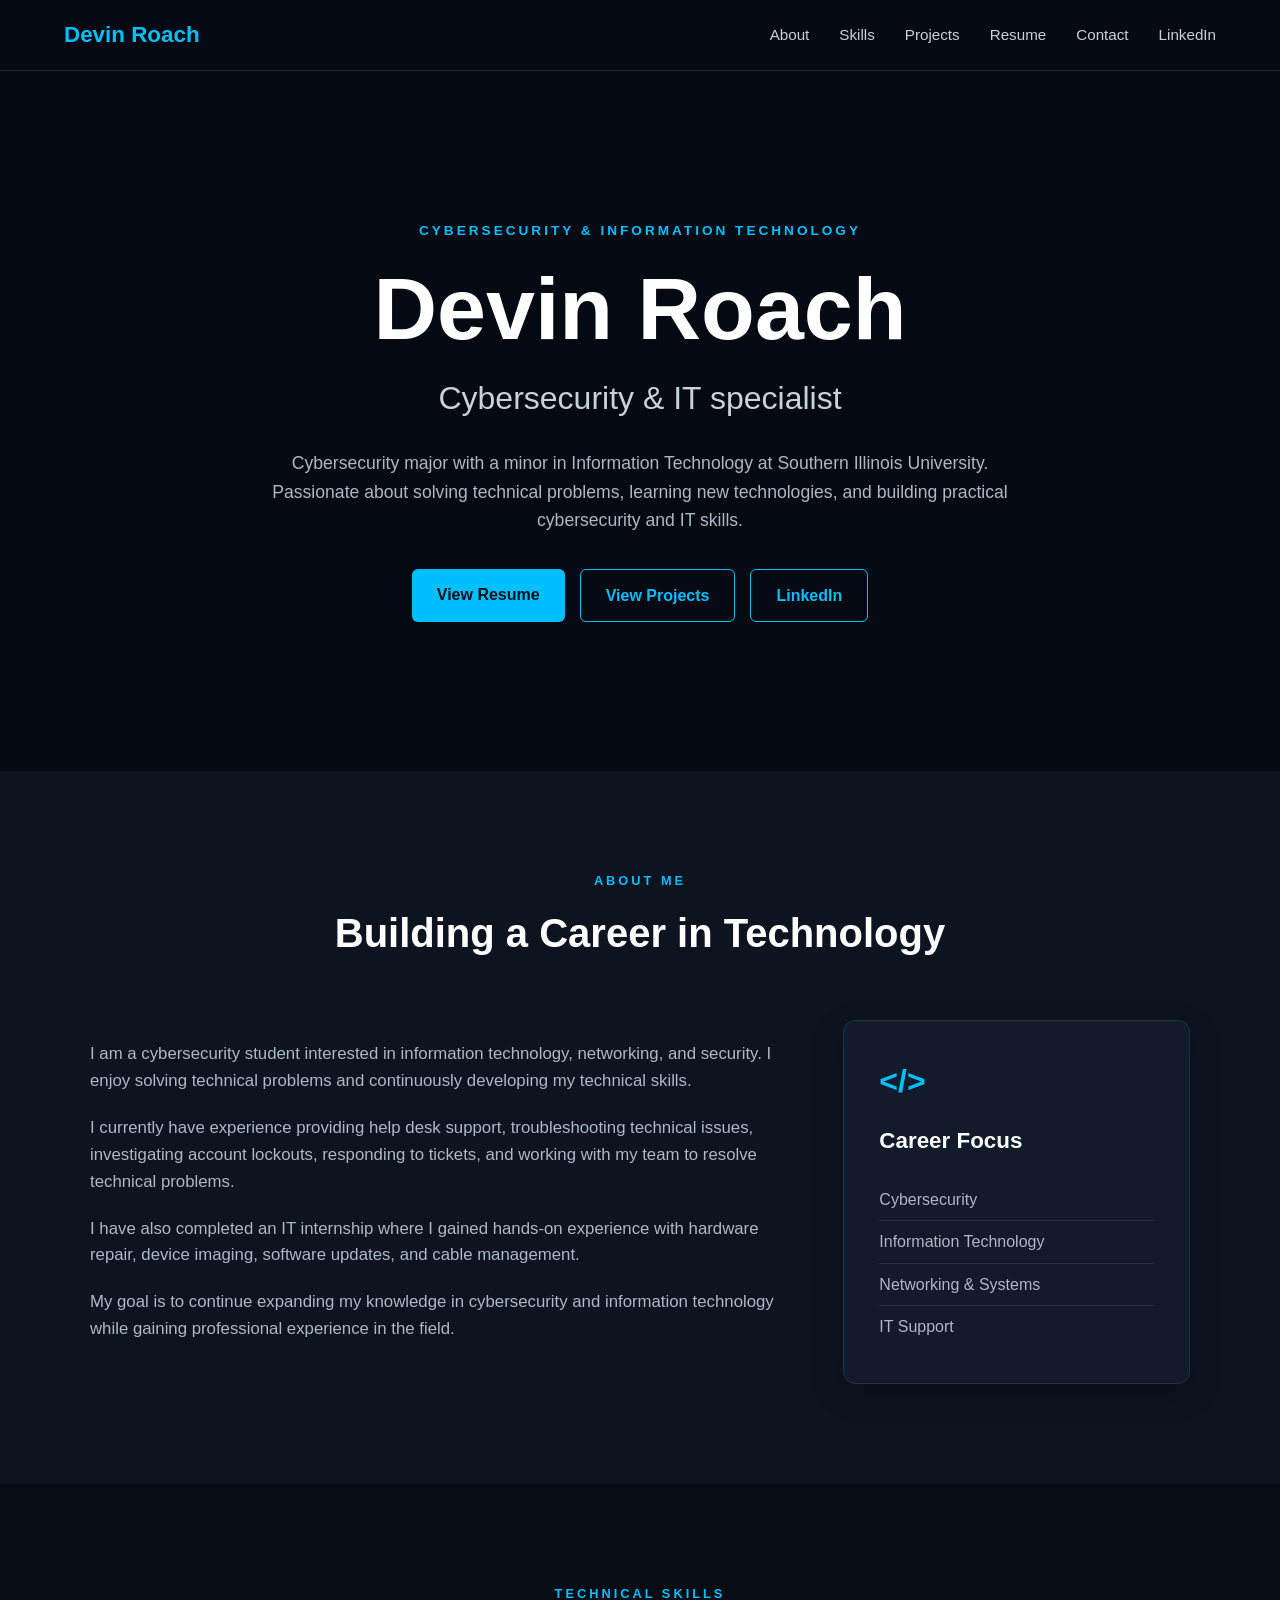
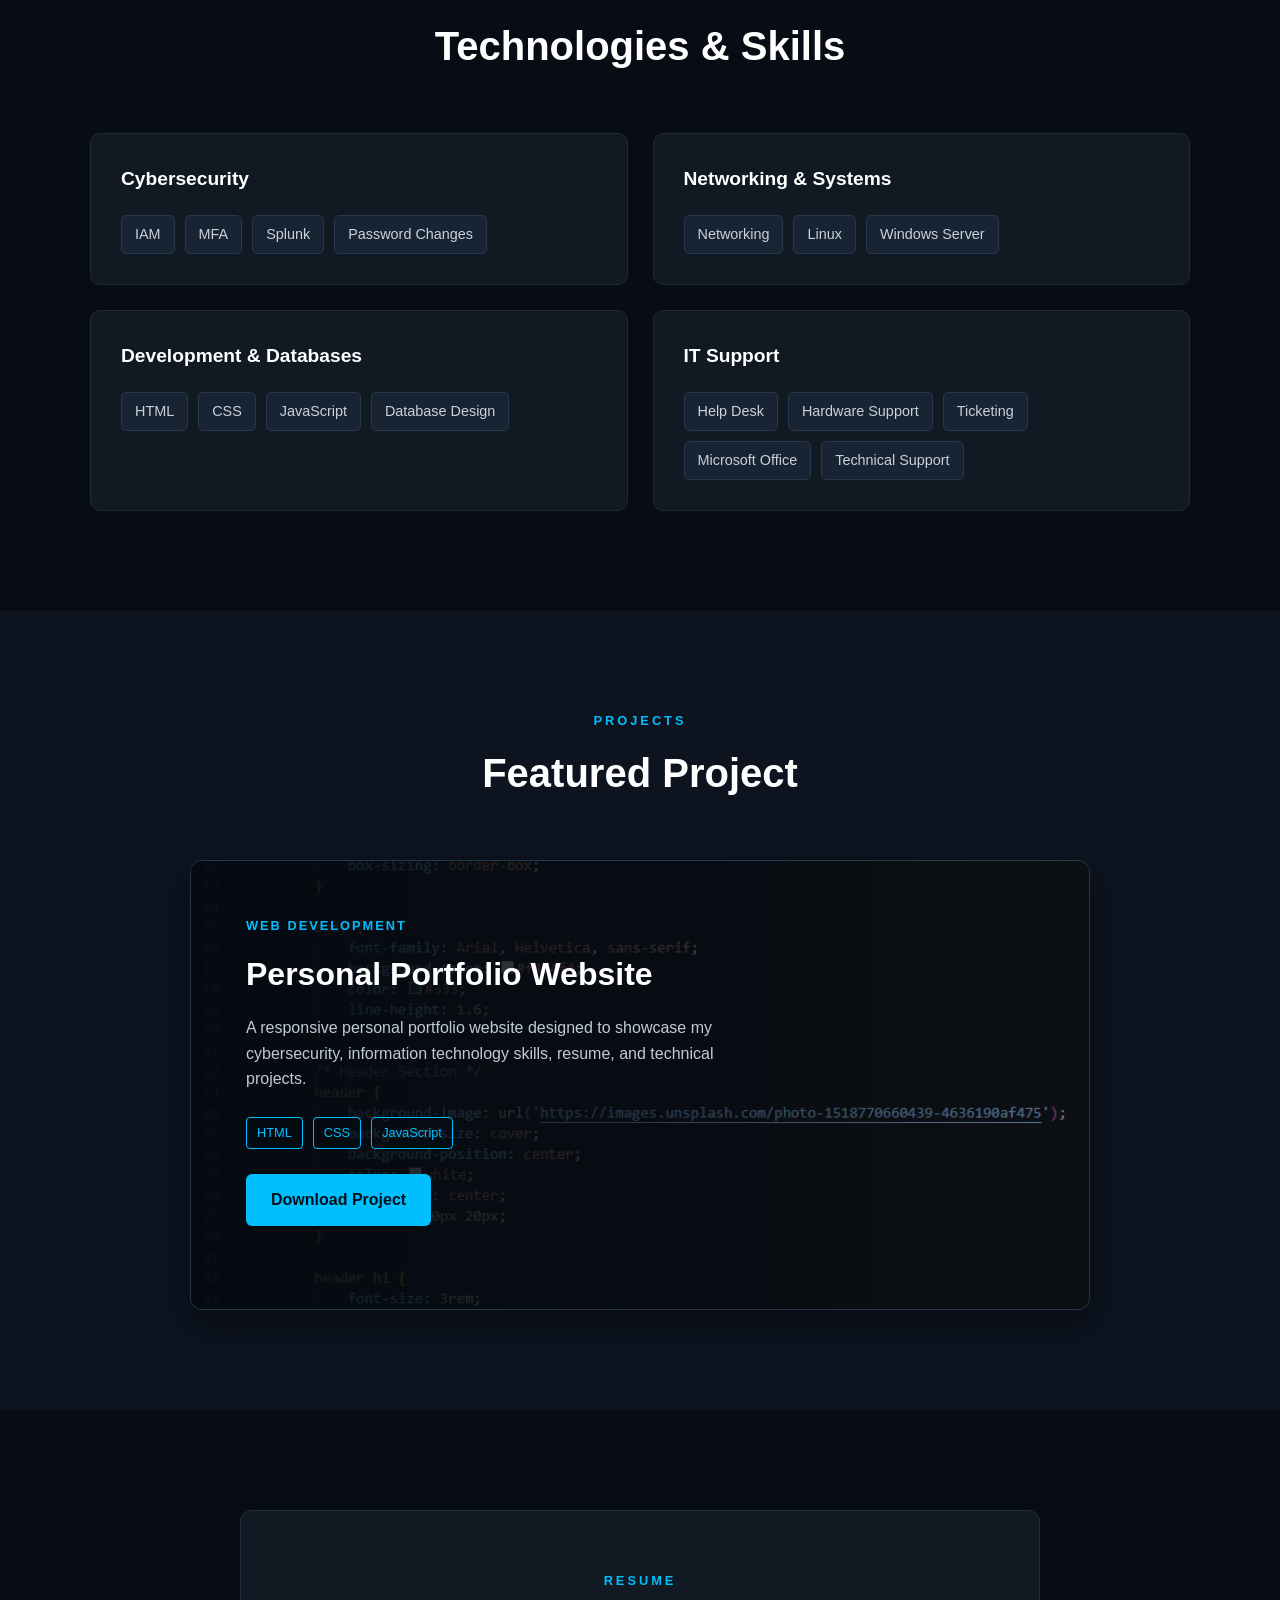
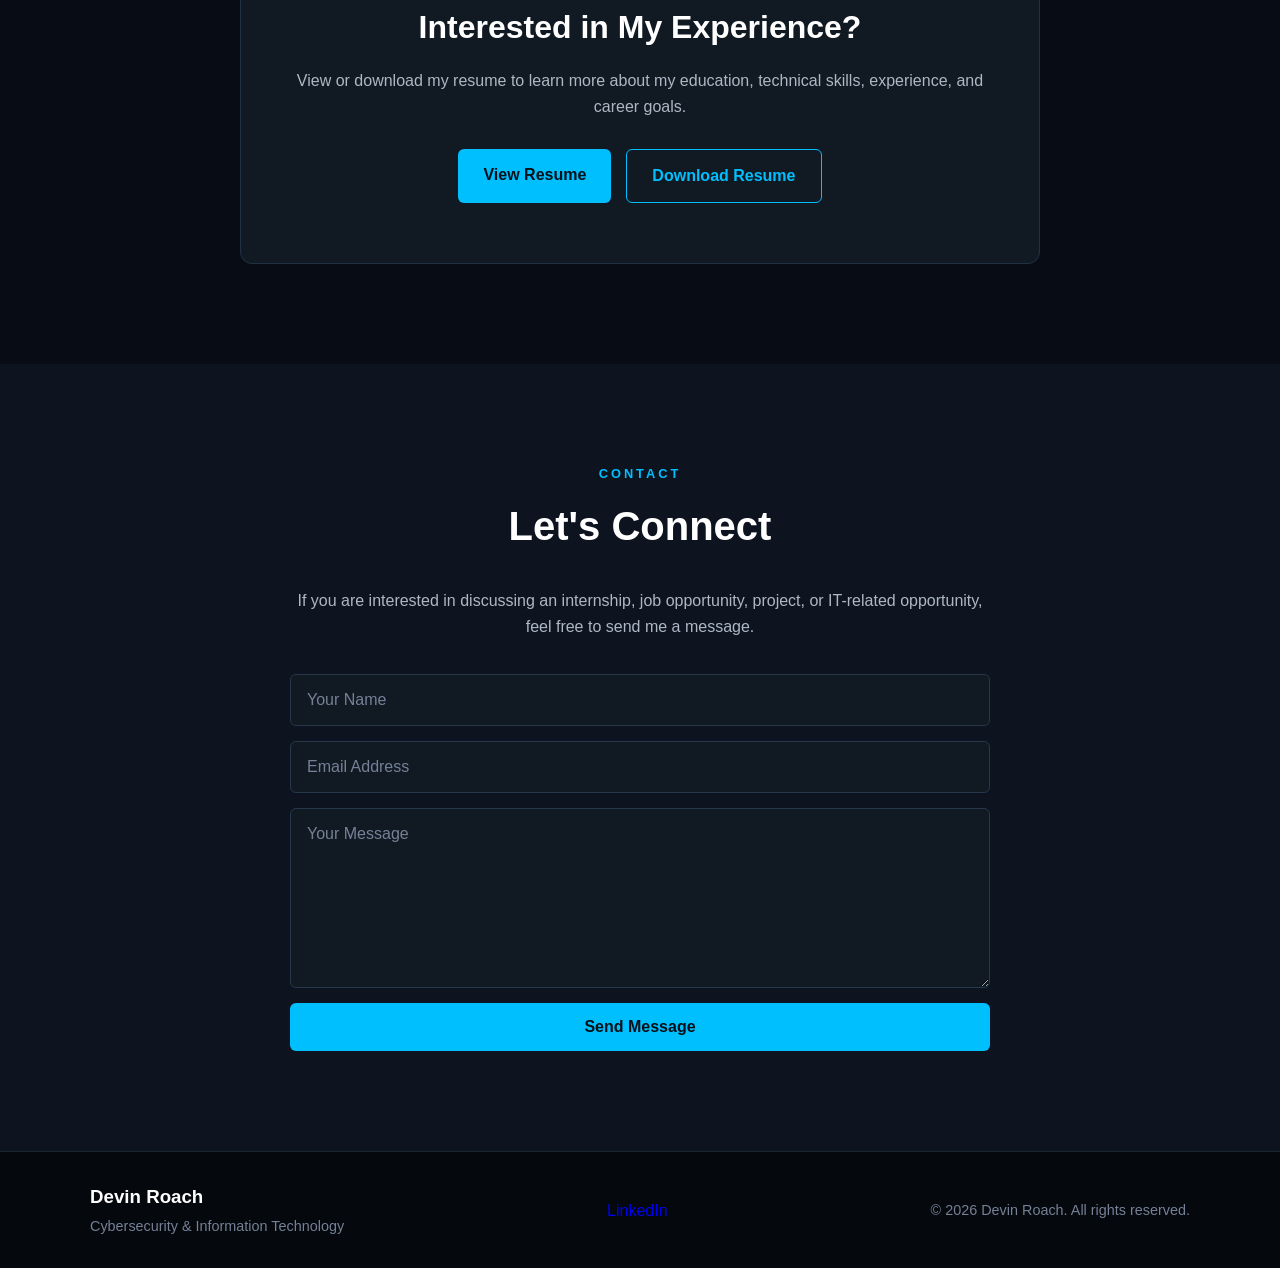
==== index.html @ 9d5b9da7 "Add files via upload" ====
<!DOCTYPE html>
<html lang="en">

<head>
    <meta charset="UTF-8">
    <meta name="viewport" content="width=device-width, initial-scale=1.0">

    <title>Devin Roach | Cybersecurity & IT Portfolio</title>

    <meta
        name="description"
        content="Devin Roach's cybersecurity and information technology portfolio."
    >

    <link rel="stylesheet" href="style.css">

    <script>
        function displayYear() {
            document.getElementById("year").textContent =
                new Date().getFullYear();
        }
    </script>
</head>

<body onload="displayYear()">

    <!-- =========================
         NAVIGATION
    ========================== -->

    <nav class="navbar">

        <div class="nav-container">

            <a href="#home" class="logo">
                Devin Roach
            </a>

            <div class="nav-links">

                <a href="#about">About</a>

                <a href="#skills-section">Skills</a>

                <a href="#project-section">Projects</a>

                <a href="#resume">Resume</a>

                <a href="#contact">Contact</a>

                <a
                    href="https://www.linkedin.com/in/devin-roach-7a7ba5419/"
                    target="_blank"
                    rel="noopener noreferrer">
                    LinkedIn
                </a>

            </div>

        </div>

    </nav>


    <!-- =========================
         HERO
    ========================== -->

    <header id="home" class="hero">

        <div class="hero-overlay"></div>

        <div class="hero-content">

            <p class="hero-label">
                CYBERSECURITY & INFORMATION TECHNOLOGY
            </p>

            <h1>
                Devin Roach
            </h1>

            <h2>
                Cybersecurity & IT specialist
            </h2>

            <p class="hero-description">
                Cybersecurity major with a minor in Information Technology
                at Southern Illinois University. Passionate about solving
                technical problems, learning new technologies, and building
                practical cybersecurity and IT skills.
            </p>

            <div class="hero-buttons">

                <a
                    href="#resume"
                    class="primary-button">
                    View Resume
                </a>

                <a
                    href="#project-section"
                    class="secondary-button">
                    View Projects
                </a>

                <a
                    href="https://www.linkedin.com/in/devin-roach-7a7ba5419/"
                    target="_blank"
                    rel="noopener noreferrer"
                    class="secondary-button">
                    LinkedIn
                </a>

            </div>

        </div>

    </header>


    <!-- =========================
         ABOUT
    ========================== -->

    <section id="about">

        <div class="container">

            <p class="section-label">
                ABOUT ME
            </p>

            <h2 class="section-title">
                Building a Career in Technology
            </h2>

            <div class="about-grid">

                <div class="about-text">

                    <p>
                        I am a cybersecurity student interested in
                        information technology, networking, and security.
                        I enjoy solving technical problems and continuously
                        developing my technical skills.
                    </p>

                    <p>
                        I currently have experience providing help desk
                        support, troubleshooting technical issues,
                        investigating account lockouts, responding to
                        tickets, and working with my team to resolve
                        technical problems.
                    </p>

                    <p>
                        I have also completed an IT internship where I gained
                        hands-on experience with hardware repair, device
                        imaging, software updates, and cable management.
                    </p>

                    <p>
                        My goal is to continue expanding my knowledge in
                        cybersecurity and information technology while
                        gaining professional experience in the field.
                    </p>

                </div>


                <div class="about-card">

                    <div class="about-card-icon">
                        &lt;/&gt;
                    </div>

                    <h3>
                        Career Focus
                    </h3>

                    <p>
                        Cybersecurity
                    </p>

                    <p>
                        Information Technology
                    </p>

                    <p>
                        Networking & Systems
                    </p>

                    <p>
                        IT Support
                    </p>

                </div>

            </div>

        </div>

    </section>


    <!-- =========================
         SKILLS
    ========================== -->

    <section id="skills-section">

        <div class="container">

            <p class="section-label">
                TECHNICAL SKILLS
            </p>

            <h2 class="section-title">
                Technologies & Skills
            </h2>

            <div class="skills-grid">


                <!-- Cybersecurity -->

                <div class="skill-category">

                    <h3>
                        Cybersecurity
                    </h3>

                    <div class="skill-list">

                        <span>IAM</span>

                        <span>MFA</span>

                        <span>Splunk</span>

                        <span>Password Changes</span>

                    </div>

                </div>


                <!-- Networking -->

                <div class="skill-category">

                    <h3>
                        Networking & Systems
                    </h3>

                    <div class="skill-list">

                        <span>Networking</span>

                        <span>Linux</span>

                        <span>Windows Server</span>

                    </div>

                </div>


                <!-- Development -->

                <div class="skill-category">

                    <h3>
                        Development & Databases
                    </h3>

                    <div class="skill-list">

                        <span>HTML</span>

                        <span>CSS</span>

                        <span>JavaScript</span>

                        <span>Database Design</span>

                    </div>

                </div>


                <!-- IT Support -->

                <div class="skill-category">

                    <h3>
                        IT Support
                    </h3>

                    <div class="skill-list">

                        <span>Help Desk</span>

                        <span>Hardware Support</span>

                        <span>Ticketing</span>

                        <span>Microsoft Office</span>

                        <span>Technical Support</span>

                    </div>

                </div>

            </div>

        </div>

    </section>


    <!-- =========================
         PROJECTS
    ========================== -->

    <section id="project-section">

        <div class="container">

            <p class="section-label">
                PROJECTS
            </p>

            <h2 class="section-title">
                Featured Project
            </h2>

            <div id="projects">

                <div class="project">

                    <div class="project-overlay"></div>

                    <div class="project-content">

                        <p class="project-label">
                            WEB DEVELOPMENT
                        </p>

                        <h3>
                            Personal Portfolio Website
                        </h3>

                        <p>
                            A responsive personal portfolio website
                            designed to showcase my cybersecurity,
                            information technology skills, resume,
                            and technical projects.
                        </p>

                        <div class="project-tags">

                            <span>HTML</span>

                            <span>CSS</span>

                            <span>JavaScript</span>

                        </div>

                        <div class="project-buttons">

                            <a
                                href="Projects/Portfolio.zip"
                                download
                                class="primary-button">
                                Download Project
                            </a>

                        </div>

                    </div>

                </div>

            </div>

        </div>

    </section>


    <!-- =========================
         RESUME
    ========================== -->

    <section id="resume">

        <div class="container">

            <div class="resume-card">

                <p class="section-label">
                    RESUME
                </p>

                <h2>
                    Interested in My Experience?
                </h2>

                <p>
                    View or download my resume to learn more about
                    my education, technical skills, experience, and
                    career goals.
                </p>

                <div class="resume-buttons">

                    <a
                        href="Resume.png"
                        target="_blank"
                        class="primary-button">
                        View Resume
                    </a>

                    <a
                        href="Resume.docx"
                        download
                        class="secondary-button">
                        Download Resume
                    </a>

                </div>

            </div>

        </div>

    </section>


    <!-- =========================
         CONTACT
    ========================== -->

    <section id="contact">

        <div class="container">

            <p class="section-label">
                CONTACT
            </p>

            <h2 class="section-title">
                Let's Connect
            </h2>

            <p class="contact-description">
                If you are interested in discussing an internship,
                job opportunity, project, or IT-related opportunity,
                feel free to send me a message.
            </p>

            <form
                class="contact-form"
                action="https://formspree.io/f/xgaepdkg"
                method="POST">

                <input
                    type="text"
                    name="name"
                    placeholder="Your Name"
                    required>

                <input
                    type="email"
                    name="email"
                    placeholder="Email Address"
                    required>

                <textarea
                    name="message"
                    placeholder="Your Message"
                    required></textarea>

                <button type="submit">
                    Send Message
                </button>

            </form>

        </div>

    </section>


    <!-- =========================
         FOOTER
    ========================== -->

    <footer>

        <div class="footer-content">

            <div>

                <h3>
                    Devin Roach
                </h3>

                <p>
                    Cybersecurity & Information Technology
                </p>

            </div>


            <div class="footer-links">

                <a
                    href="https://www.linkedin.com/in/devin-roach-7a7ba5419/"
                    target="_blank"
                    rel="noopener noreferrer">
                    LinkedIn
                </a>

            </div>


            <p class="copyright">

                &copy; <span id="year"></span>
                Devin Roach. All rights reserved.

            </p>

        </div>

    </footer>

</body>

</html>
---- style.css ----
/* =========================
   GLOBAL
========================= */

* {
    margin: 0;
    padding: 0;
    box-sizing: border-box;
}

html {
    scroll-behavior: smooth;
}

body {
    font-family:
        Arial,
        Helvetica,
        sans-serif;

    background-color: #0a0f18;

    color: #e6edf3;

    line-height: 1.6;
}

a {
    text-decoration: none;
}

.container {
    width: 90%;
    max-width: 1100px;
    margin: auto;
}


/* =========================
   NAVIGATION
========================= */

.navbar {
    position: sticky;
    top: 0;
    z-index: 1000;

    background-color: rgba(7, 12, 20, 0.95);

    border-bottom: 1px solid #1e2a38;

    backdrop-filter: blur(10px);
}

.nav-container {
    width: 90%;
    max-width: 1200px;

    margin: auto;

    min-height: 70px;

    display: flex;

    justify-content: space-between;

    align-items: center;
}

.logo {
    color: #00bfff;

    font-size: 1.4rem;

    font-weight: bold;
}

.nav-links {
    display: flex;

    gap: 30px;
}

.nav-links a {
    color: #c9d1d9;

    font-size: 0.95rem;

    transition: 0.3s;
}

.nav-links a:hover {
    color: #00bfff;
}


/* =========================
   HERO
========================= */

.hero {
    min-height: 700px;

    display: flex;

    align-items: center;

    justify-content: center;

    text-align: center;

    position: relative;

    background-image:
        url("https://images.unsplash.com/photo-1518770660439-4636190af475");

    background-size: cover;

    background-position: center;
}

.hero-overlay {
    position: absolute;

    inset: 0;

    background:
        linear-gradient(
            rgba(5, 10, 18, 0.88),
            rgba(5, 10, 18, 0.96)
        );
}

.hero-content {
    position: relative;

    z-index: 1;

    width: 90%;

    max-width: 850px;
}

.hero-label {
    color: #00bfff;

    font-size: 0.85rem;

    font-weight: bold;

    letter-spacing: 3px;

    margin-bottom: 20px;
}

.hero h1 {
    font-size: clamp(3rem, 8vw, 5.5rem);

    line-height: 1.1;

    margin-bottom: 15px;

    color: white;
}

.hero h2 {
    font-size: clamp(1.3rem, 3vw, 2rem);

    color: #c9d1d9;

    font-weight: normal;

    margin-bottom: 25px;
}

.hero-description {
    max-width: 750px;

    margin: auto;

    color: #aeb8c4;

    font-size: 1.1rem;
}

.hero-buttons {
    display: flex;

    justify-content: center;

    gap: 15px;

    margin-top: 35px;

    flex-wrap: wrap;
}


/* =========================
   BUTTONS
========================= */

.primary-button,
.secondary-button {
    display: inline-block;

    padding: 13px 25px;

    border-radius: 6px;

    font-weight: bold;

    transition: all 0.3s ease;
}

.primary-button {
    background-color: #00bfff;

    color: #061018;
}

.primary-button:hover {
    background-color: #4dd5ff;

    transform: translateY(-3px);

    box-shadow:
        0 8px 25px rgba(0, 191, 255, 0.25);
}

.secondary-button {
    border: 1px solid #00bfff;

    color: #00bfff;

    background-color: transparent;
}

.secondary-button:hover {
    background-color: #00bfff;

    color: #061018;

    transform: translateY(-3px);
}


/* =========================
   SECTIONS
========================= */

section {
    padding: 100px 20px;
}

.section-label {
    text-align: center;

    color: #00bfff;

    font-size: 0.8rem;

    font-weight: bold;

    letter-spacing: 3px;

    margin-bottom: 10px;
}

.section-title {
    text-align: center;

    font-size: 2.5rem;

    color: white;

    margin-bottom: 55px;
}


/* =========================
   ABOUT
========================= */

#about {
    background-color: #0d1420;
}

.about-grid {
    display: grid;

    grid-template-columns:
        2fr 1fr;

    gap: 60px;

    align-items: center;
}

.about-text p {
    color: #aeb8c4;

    margin-bottom: 20px;

    font-size: 1.05rem;
}

.about-card {
    background-color: #111b29;

    border: 1px solid #223044;

    border-radius: 12px;

    padding: 35px;

    box-shadow:
        0 10px 30px rgba(0, 0, 0, 0.25);
}

.about-card-icon {
    color: #00bfff;

    font-size: 2rem;

    font-weight: bold;

    margin-bottom: 15px;
}

.about-card h3 {
    color: white;

    margin-bottom: 20px;

    font-size: 1.4rem;
}

.about-card p {
    color: #aeb8c4;

    padding: 8px 0;

    border-bottom: 1px solid #223044;
}

.about-card p:last-child {
    border-bottom: none;
}


/* =========================
   SKILLS
========================= */

#skills-section {
    background-color: #080d15;
}

.skills-grid {
    display: grid;

    grid-template-columns:
        repeat(2, 1fr);

    gap: 25px;
}

.skill-category {
    background-color: #111923;

    border: 1px solid #1d2a39;

    border-radius: 10px;

    padding: 30px;

    transition: 0.3s;
}

.skill-category:hover {
    border-color: #00bfff;

    transform: translateY(-4px);
}

.skill-category h3 {
    color: white;

    margin-bottom: 20px;

    font-size: 1.2rem;
}

.skill-list {
    display: flex;

    flex-wrap: wrap;

    gap: 10px;
}

.skill-list span {
    background-color: #182433;

    border: 1px solid #27384b;

    color: #c9d1d9;

    padding: 7px 13px;

    border-radius: 5px;

    font-size: 0.9rem;
}


/* =========================
   PROJECTS
========================= */

#project-section {
    background-color: #0d1420;
}

#projects {
    max-width: 900px;

    margin: auto;
}

.project {
    position: relative;

    min-height: 450px;

    border-radius: 12px;

    overflow: hidden;

    background-image:
        url("Screenshot (39).png");

    background-size: cover;

    background-position: center;

    border: 1px solid #26384b;

    box-shadow:
        0 15px 40px rgba(0, 0, 0, 0.4);

    transition: 0.4s;
}

.project:hover {
    transform: translateY(-7px);

    box-shadow:
        0 20px 50px rgba(0, 191, 255, 0.12);
}

.project-overlay {
    position: absolute;

    inset: 0;

    background:
        linear-gradient(
            90deg,
            rgba(5, 10, 18, 0.96),
            rgba(5, 10, 18, 0.78),
            rgba(5, 10, 18, 0.45)
        );
}

.project-content {
    position: relative;

    z-index: 2;

    max-width: 600px;

    padding: 55px;
}

.project-label {
    color: #00bfff;

    font-size: 0.8rem;

    font-weight: bold;

    letter-spacing: 2px;

    margin-bottom: 12px;
}

.project h3 {
    color: white;

    font-size: 2rem;

    margin-bottom: 15px;
}

.project-content > p:not(.project-label) {
    color: #c1cbd6;

    margin-bottom: 25px;
}

.project-tags {
    display: flex;

    gap: 10px;

    flex-wrap: wrap;

    margin-bottom: 25px;
}

.project-tags span {
    border: 1px solid #00bfff;

    color: #00bfff;

    padding: 5px 10px;

    border-radius: 4px;

    font-size: 0.8rem;
}


/* =========================
   RESUME
========================= */

#resume {
    background-color: #080d15;
}

.resume-card {
    max-width: 800px;

    margin: auto;

    text-align: center;

    padding: 60px 40px;

    background-color: #111923;

    border: 1px solid #223044;

    border-radius: 12px;
}

.resume-card h2 {
    color: white;

    font-size: 2rem;

    margin-bottom: 15px;
}

.resume-card > p:not(.section-label) {
    color: #aeb8c4;

    margin-bottom: 30px;
}

.resume-buttons {
    display: flex;

    justify-content: center;

    gap: 15px;

    flex-wrap: wrap;
}


/* =========================
   CONTACT
========================= */

#contact {
    background-color: #0d1420;
}

.contact-description {
    max-width: 700px;

    margin:
        -25px auto 35px;

    text-align: center;

    color: #aeb8c4;
}

.contact-form {
    max-width: 700px;

    margin: auto;

    display: flex;

    flex-direction: column;

    gap: 15px;
}

.contact-form input,
.contact-form textarea {
    width: 100%;

    padding: 16px;

    border: 1px solid #26384b;

    border-radius: 6px;

    background-color: #111923;

    color: white;

    font-size: 1rem;

    font-family: inherit;

    transition: 0.3s;
}

.contact-form input::placeholder,
.contact-form textarea::placeholder {
    color: #748196;
}

.contact-form input:focus,
.contact-form textarea:focus {
    outline: none;

    border-color: #00bfff;

    box-shadow:
        0 0 0 2px rgba(0, 191, 255, 0.1);
}

.contact-form textarea {
    min-height: 180px;

    resize: vertical;
}

.contact-form button {
    padding: 15px;

    border: none;

    border-radius: 6px;

    background-color: #00bfff;

    color: #061018;

    font-size: 1rem;

    font-weight: bold;

    cursor: pointer;

    transition: 0.3s;
}

.contact-form button:hover {
    background-color: #4dd5ff;

    transform: translateY(-2px);
}


/* =========================
   FOOTER
========================= */

footer {
    background-color: #05080d;

    border-top: 1px solid #1a2633;

    padding: 30px 20px;
}

.footer-content {
    width: 90%;

    max-width: 1100px;

    margin: auto;

    display: flex;

    justify-content: space-between;

    align-items: center;

    gap: 20px;
}

.footer-content h3 {
    color: white;

    margin-bottom: 3px;
}

.footer-content p {
    color: #748196;

    font-size: 0.9rem;
}

.copyright {
    text-align: right;
}


/* =========================
   MOBILE
========================= */

@media screen and (max-width: 768px) {

    .nav-container {
        flex-direction: column;

        padding: 15px 0;

        gap: 12px;
    }

    .nav-links {
        gap: 15px;

        flex-wrap: wrap;

        justify-content: center;
    }

    .nav-links a {
        font-size: 0.85rem;
    }

    .hero {
        min-height: 650px;
    }

    .hero h1 {
        font-size: 3rem;
    }

    .hero h2 {
        font-size: 1.3rem;
    }

    .hero-description {
        font-size: 1rem;
    }

    section {
        padding: 70px 20px;
    }

    .section-title {
        font-size: 2rem;

        margin-bottom: 35px;
    }

    .about-grid {
        grid-template-columns: 1fr;

        gap: 30px;
    }

    .skills-grid {
        grid-template-columns: 1fr;
    }

    .project {
        min-height: 500px;
    }

    .project-overlay {
        background:
            rgba(5, 10, 18, 0.88);
    }

    .project-content {
        padding: 35px 25px;
    }

    .project h3 {
        font-size: 1.7rem;
    }

    .resume-card {
        padding: 40px 25px;
    }

    .primary-button,
    .secondary-button {
        width: 100%;

        text-align: center;

        max-width: 300px;
    }

    .hero-buttons,
    .resume-buttons {
        flex-direction: column;

        align-items: center;
    }

    .footer-content {
        flex-direction: column;

        text-align: center;
    }

    .copyright {
        text-align: center;
    }
}
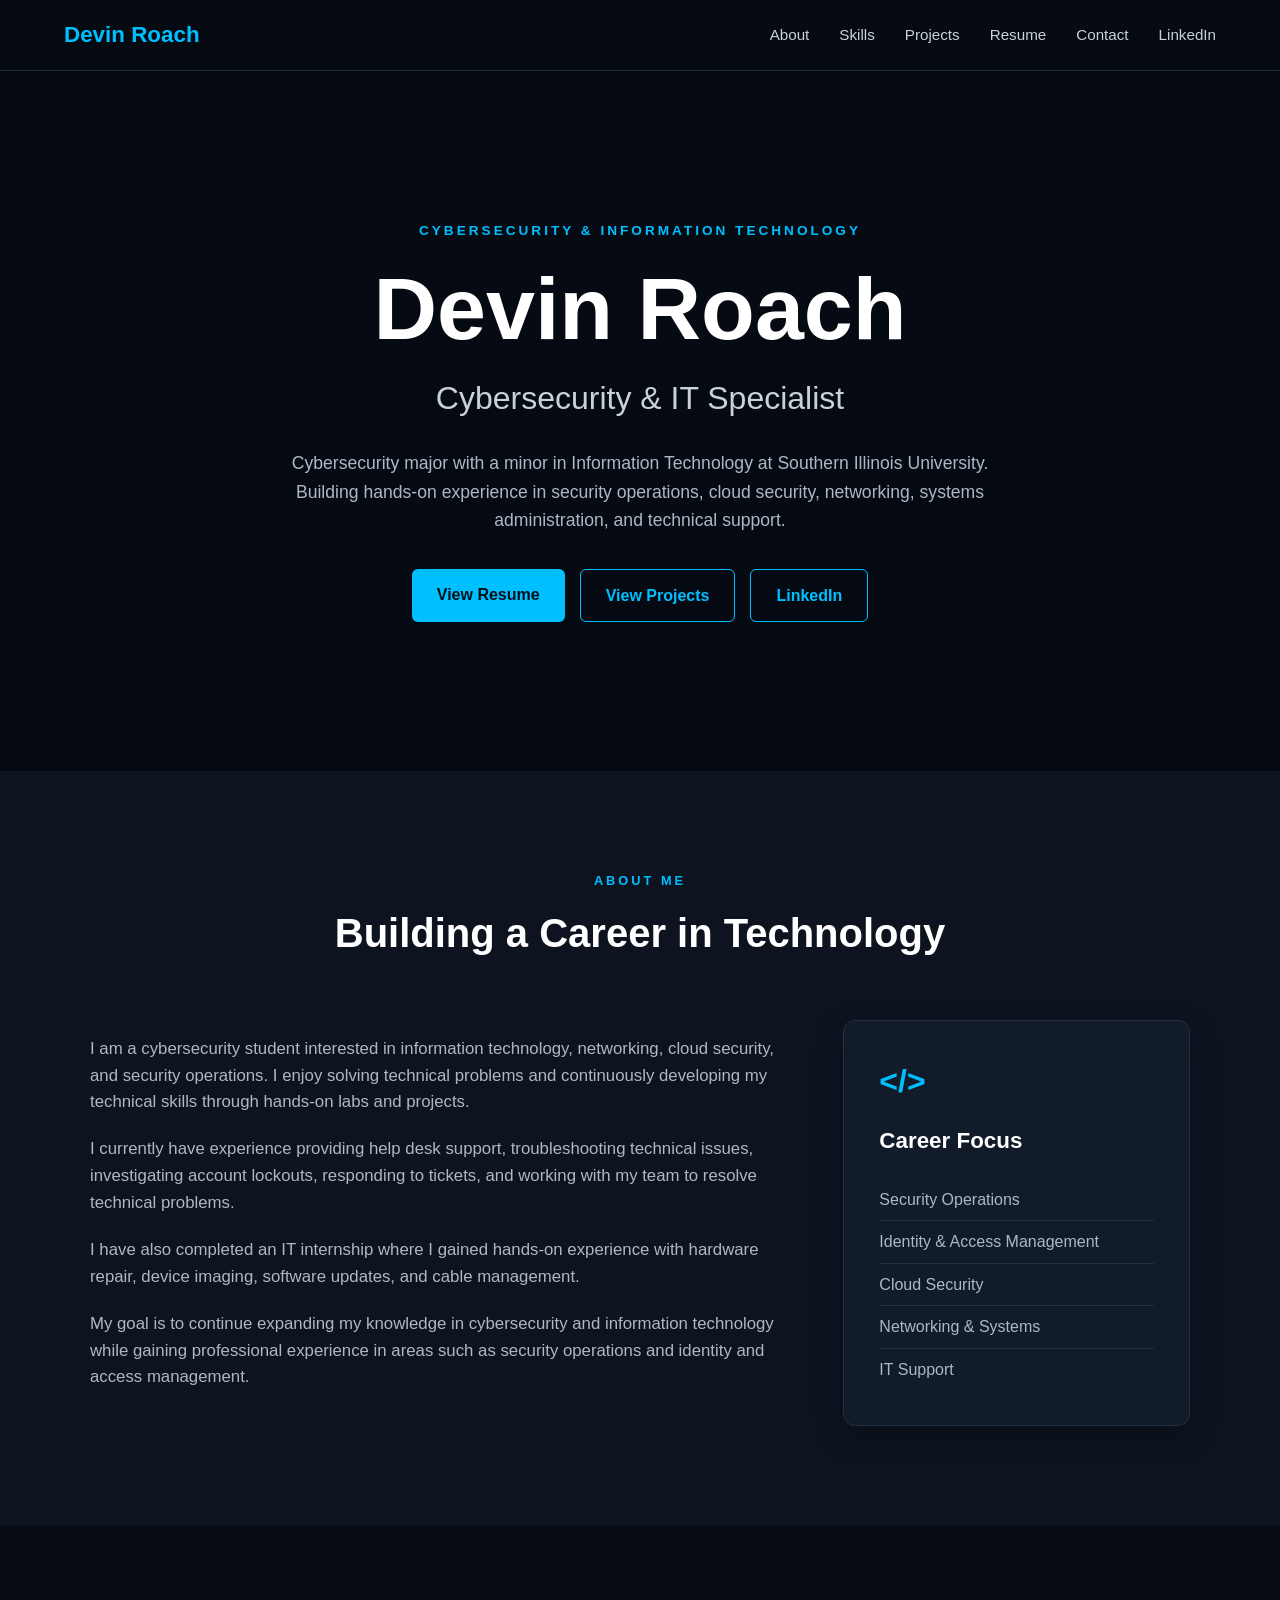
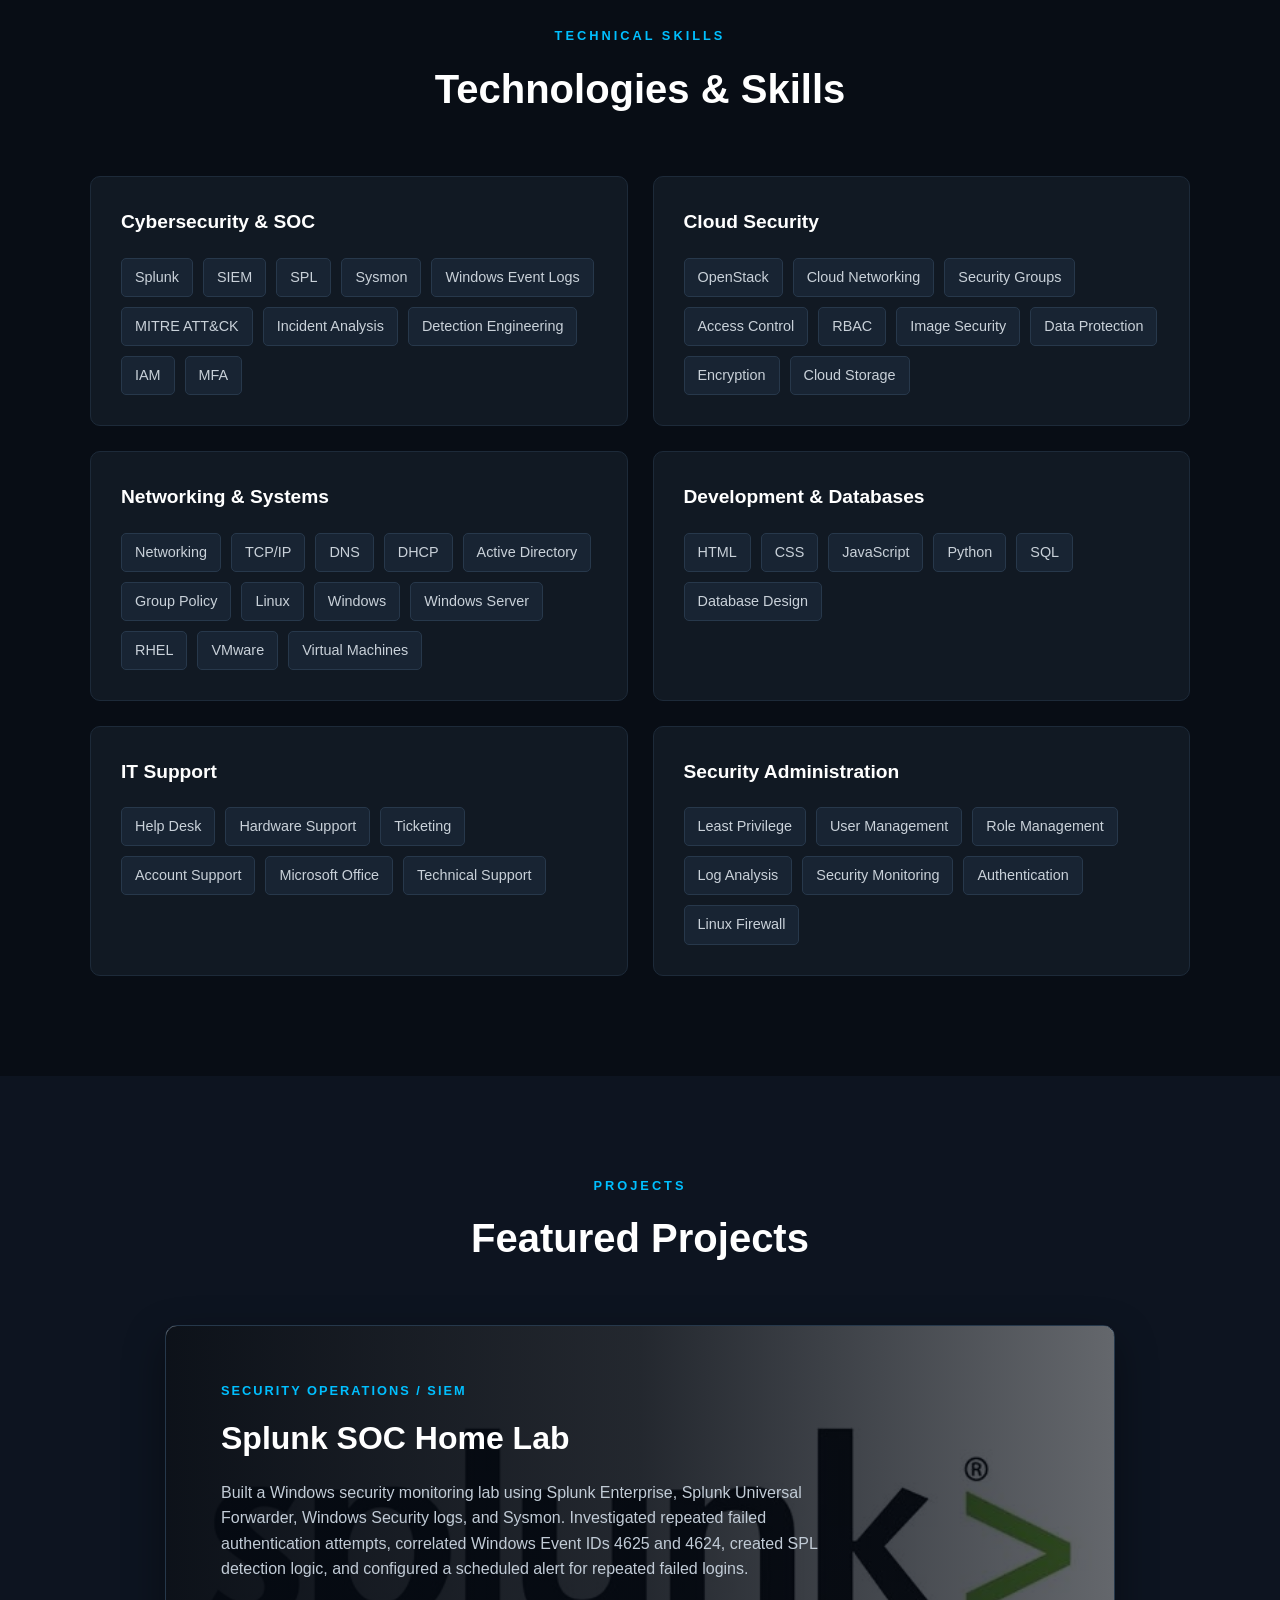
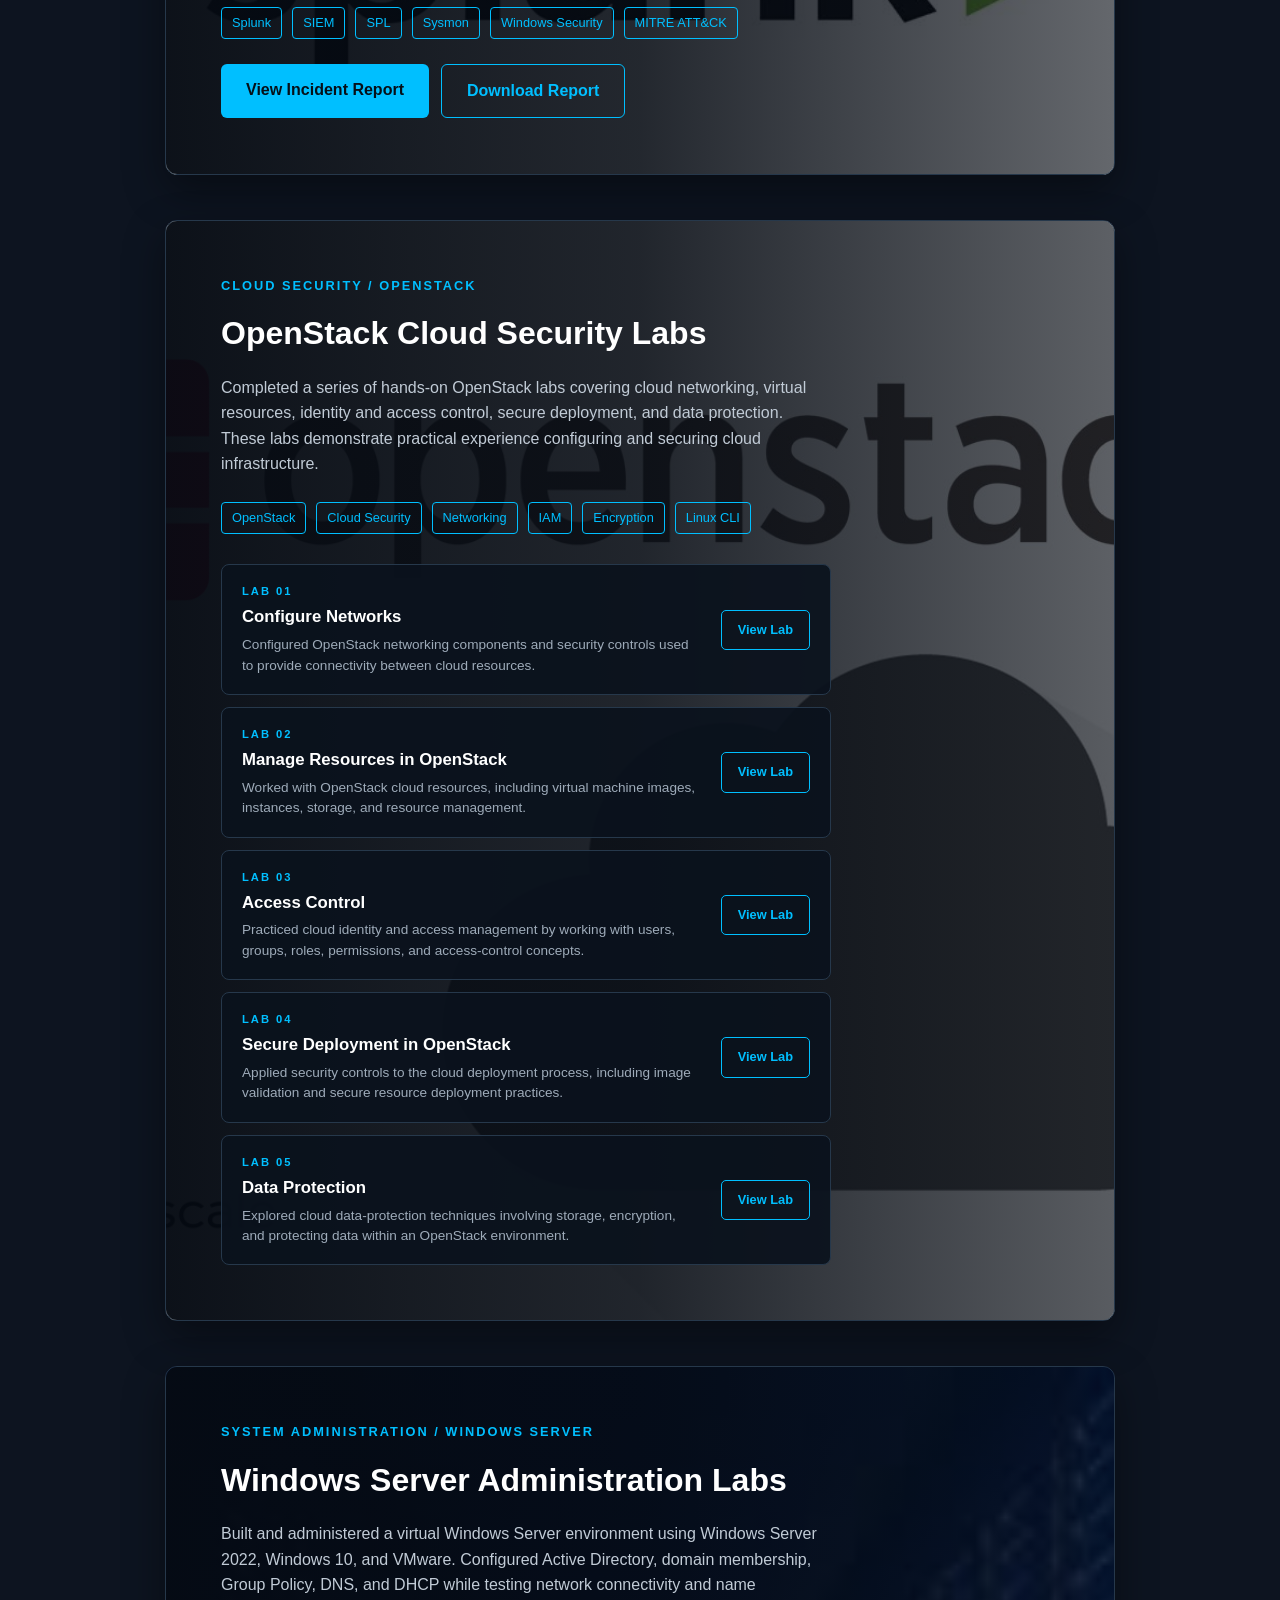
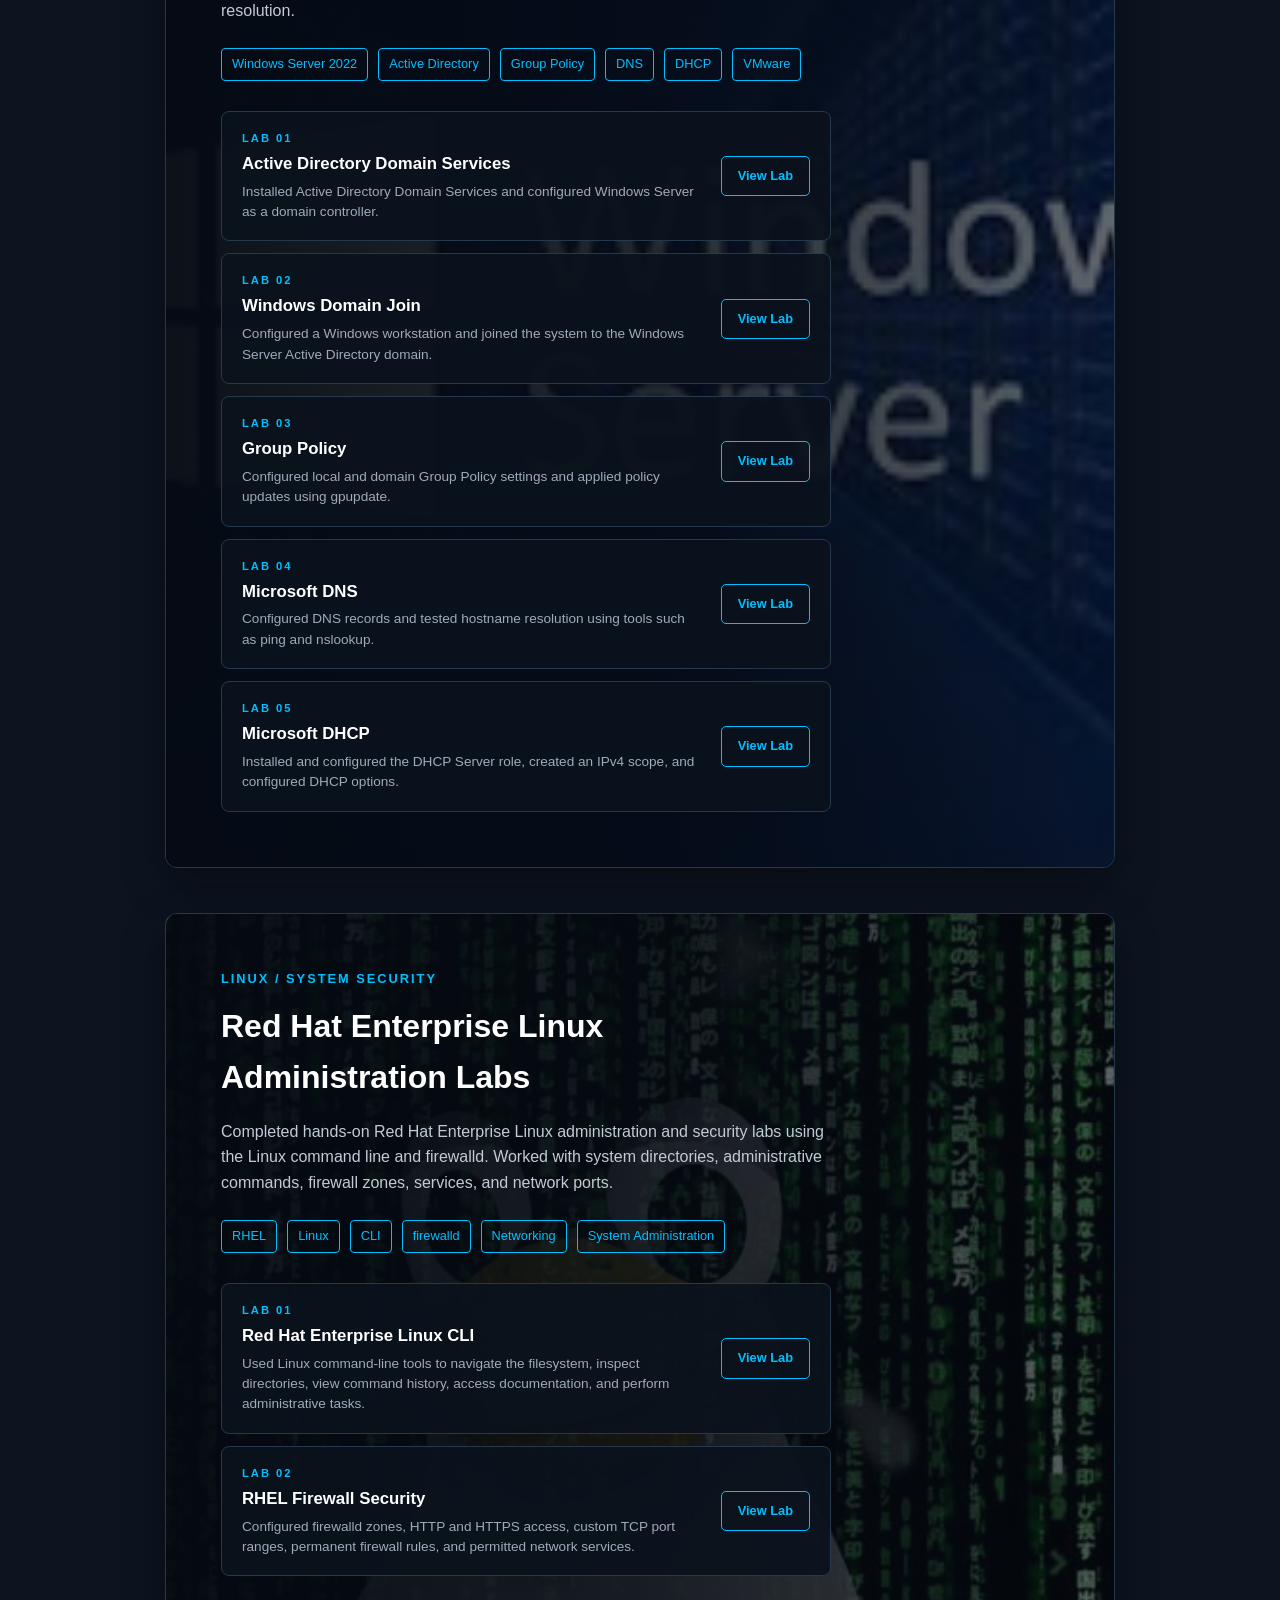
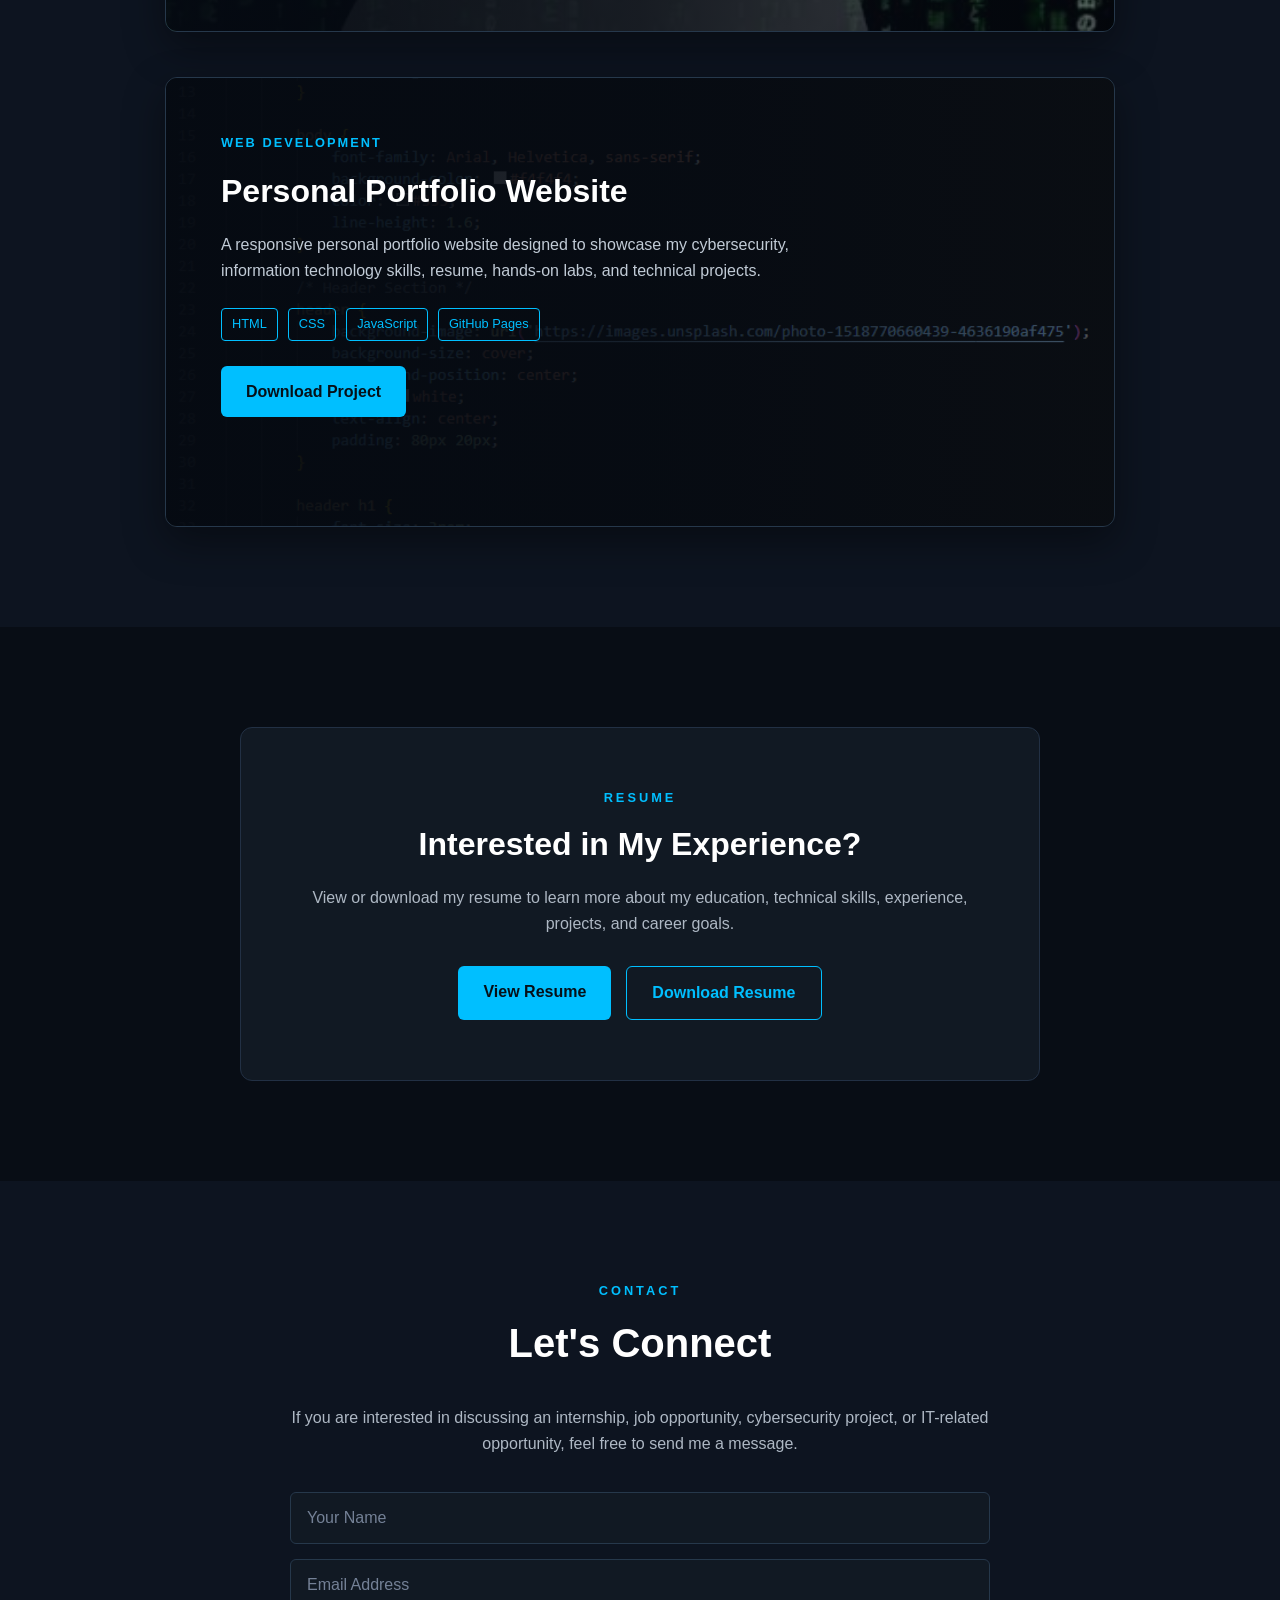
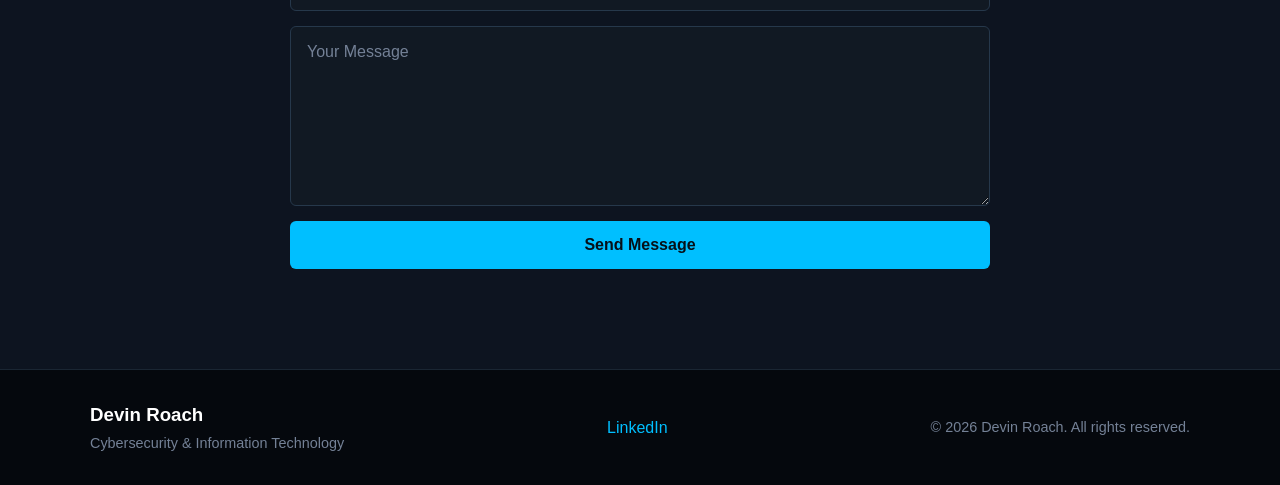
==== commit 59bac8a6: "Add files via upload" ====
--- a/index.html
+++ b/index.html
@@ -9,8 +9,7 @@
 
     <meta
         name="description"
-        content="Devin Roach's cybersecurity and information technology portfolio."
-    >
+        content="Devin Roach's cybersecurity and information technology portfolio.">
 
     <link rel="stylesheet" href="style.css">
 
@@ -29,7 +28,6 @@
     ========================== -->
 
     <nav class="navbar">
-
         <div class="nav-container">
 
             <a href="#home" class="logo">
@@ -37,15 +35,10 @@
             </a>
 
             <div class="nav-links">
-
                 <a href="#about">About</a>
-
                 <a href="#skills-section">Skills</a>
-
                 <a href="#project-section">Projects</a>
-
                 <a href="#resume">Resume</a>
-
                 <a href="#contact">Contact</a>
 
                 <a
@@ -54,11 +47,9 @@
                     rel="noopener noreferrer">
                     LinkedIn
                 </a>
-
             </div>
 
         </div>
-
     </nav>
 
 
@@ -76,32 +67,24 @@
                 CYBERSECURITY & INFORMATION TECHNOLOGY
             </p>
 
-            <h1>
-                Devin Roach
-            </h1>
-
-            <h2>
-                Cybersecurity & IT specialist
-            </h2>
+            <h1>Devin Roach</h1>
+
+            <h2>Cybersecurity & IT Specialist</h2>
 
             <p class="hero-description">
                 Cybersecurity major with a minor in Information Technology
-                at Southern Illinois University. Passionate about solving
-                technical problems, learning new technologies, and building
-                practical cybersecurity and IT skills.
+                at Southern Illinois University. Building hands-on experience
+                in security operations, cloud security, networking, systems
+                administration, and technical support.
             </p>
 
             <div class="hero-buttons">
 
-                <a
-                    href="#resume"
-                    class="primary-button">
+                <a href="#resume" class="primary-button">
                     View Resume
                 </a>
 
-                <a
-                    href="#project-section"
-                    class="secondary-button">
+                <a href="#project-section" class="secondary-button">
                     View Projects
                 </a>
 
@@ -142,9 +125,10 @@
 
                     <p>
                         I am a cybersecurity student interested in
-                        information technology, networking, and security.
-                        I enjoy solving technical problems and continuously
-                        developing my technical skills.
+                        information technology, networking, cloud security,
+                        and security operations. I enjoy solving technical
+                        problems and continuously developing my technical
+                        skills through hands-on labs and projects.
                     </p>
 
                     <p>
@@ -164,7 +148,9 @@
                     <p>
                         My goal is to continue expanding my knowledge in
                         cybersecurity and information technology while
-                        gaining professional experience in the field.
+                        gaining professional experience in areas such as
+                        security operations and identity and access
+                        management.
                     </p>
 
                 </div>
@@ -176,25 +162,13 @@
                         &lt;/&gt;
                     </div>
 
-                    <h3>
-                        Career Focus
-                    </h3>
-
-                    <p>
-                        Cybersecurity
-                    </p>
-
-                    <p>
-                        Information Technology
-                    </p>
-
-                    <p>
-                        Networking & Systems
-                    </p>
-
-                    <p>
-                        IT Support
-                    </p>
+                    <h3>Career Focus</h3>
+
+                    <p>Security Operations</p>
+                    <p>Identity & Access Management</p>
+                    <p>Cloud Security</p>
+                    <p>Networking & Systems</p>
+                    <p>IT Support</p>
 
                 </div>
 
@@ -223,25 +197,44 @@
 
             <div class="skills-grid">
 
-
                 <!-- Cybersecurity -->
 
                 <div class="skill-category">
 
-                    <h3>
-                        Cybersecurity
-                    </h3>
+                    <h3>Cybersecurity & SOC</h3>
 
                     <div class="skill-list">
-
+                        <span>Splunk</span>
+                        <span>SIEM</span>
+                        <span>SPL</span>
+                        <span>Sysmon</span>
+                        <span>Windows Event Logs</span>
+                        <span>MITRE ATT&CK</span>
+                        <span>Incident Analysis</span>
+                        <span>Detection Engineering</span>
                         <span>IAM</span>
-
                         <span>MFA</span>
-
-                        <span>Splunk</span>
-
-                        <span>Password Changes</span>
-
+                    </div>
+
+                </div>
+
+
+                <!-- Cloud -->
+
+                <div class="skill-category">
+
+                    <h3>Cloud Security</h3>
+
+                    <div class="skill-list">
+                        <span>OpenStack</span>
+                        <span>Cloud Networking</span>
+                        <span>Security Groups</span>
+                        <span>Access Control</span>
+                        <span>RBAC</span>
+                        <span>Image Security</span>
+                        <span>Data Protection</span>
+                        <span>Encryption</span>
+                        <span>Cloud Storage</span>
                     </div>
 
                 </div>
@@ -251,18 +244,21 @@
 
                 <div class="skill-category">
 
-                    <h3>
-                        Networking & Systems
-                    </h3>
+                    <h3>Networking & Systems</h3>
 
                     <div class="skill-list">
-
                         <span>Networking</span>
-
+                        <span>TCP/IP</span>
+                        <span>DNS</span>
+                        <span>DHCP</span>
+                        <span>Active Directory</span>
+                        <span>Group Policy</span>
                         <span>Linux</span>
-
+                        <span>Windows</span>
                         <span>Windows Server</span>
-
+                        <span>RHEL</span>
+                        <span>VMware</span>
+                        <span>Virtual Machines</span>
                     </div>
 
                 </div>
@@ -272,20 +268,15 @@
 
                 <div class="skill-category">
 
-                    <h3>
-                        Development & Databases
-                    </h3>
+                    <h3>Development & Databases</h3>
 
                     <div class="skill-list">
-
                         <span>HTML</span>
-
                         <span>CSS</span>
-
                         <span>JavaScript</span>
-
+                        <span>Python</span>
+                        <span>SQL</span>
                         <span>Database Design</span>
-
                     </div>
 
                 </div>
@@ -295,22 +286,34 @@
 
                 <div class="skill-category">
 
-                    <h3>
-                        IT Support
-                    </h3>
+                    <h3>IT Support</h3>
 
                     <div class="skill-list">
-
                         <span>Help Desk</span>
-
                         <span>Hardware Support</span>
-
                         <span>Ticketing</span>
-
+                        <span>Account Support</span>
                         <span>Microsoft Office</span>
-
                         <span>Technical Support</span>
-
+                    </div>
+
+                </div>
+
+
+                <!-- Security Administration -->
+
+                <div class="skill-category">
+
+                    <h3>Security Administration</h3>
+
+                    <div class="skill-list">
+                        <span>Least Privilege</span>
+                        <span>User Management</span>
+                        <span>Role Management</span>
+                        <span>Log Analysis</span>
+                        <span>Security Monitoring</span>
+                        <span>Authentication</span>
+                        <span>Linux Firewall</span>
                     </div>
 
                 </div>
@@ -335,12 +338,539 @@
             </p>
 
             <h2 class="section-title">
-                Featured Project
+                Featured Projects
             </h2>
 
             <div id="projects">
 
-                <div class="project">
+
+                <!-- =========================
+                     SPLUNK SOC PROJECT
+                ========================== -->
+
+                <div class="project soc-project">
+
+                    <div class="project-overlay"></div>
+
+                    <div class="project-content">
+
+                        <p class="project-label">
+                            SECURITY OPERATIONS / SIEM
+                        </p>
+
+                        <h3>Splunk SOC Home Lab</h3>
+
+                        <p>
+                            Built a Windows security monitoring lab using
+                            Splunk Enterprise, Splunk Universal Forwarder,
+                            Windows Security logs, and Sysmon. Investigated
+                            repeated failed authentication attempts,
+                            correlated Windows Event IDs 4625 and 4624,
+                            created SPL detection logic, and configured a
+                            scheduled alert for repeated failed logins.
+                        </p>
+
+                        <div class="project-tags">
+                            <span>Splunk</span>
+                            <span>SIEM</span>
+                            <span>SPL</span>
+                            <span>Sysmon</span>
+                            <span>Windows Security</span>
+                            <span>MITRE ATT&CK</span>
+                        </div>
+
+                        <div class="project-buttons">
+
+                            <a
+                                href="Projects/SOC-01_Splunk_Failed_Login_Incident_Report.pdf"
+                                target="_blank"
+                                rel="noopener noreferrer"
+                                class="primary-button">
+                                View Incident Report
+                            </a>
+
+                            <a
+                                href="Projects/SOC-01_Splunk_Failed_Login_Incident_Report.pdf"
+                                download
+                                class="secondary-button">
+                                Download Report
+                            </a>
+
+                        </div>
+
+                    </div>
+
+                </div>
+
+
+                <!-- =========================
+                     OPENSTACK LABS
+                ========================== -->
+
+                <div class="project cloud-project">
+
+                    <div class="project-overlay"></div>
+
+                    <div class="project-content">
+
+                        <p class="project-label">
+                            CLOUD SECURITY / OPENSTACK
+                        </p>
+
+                        <h3>OpenStack Cloud Security Labs</h3>
+
+                        <p>
+                            Completed a series of hands-on OpenStack labs
+                            covering cloud networking, virtual resources,
+                            identity and access control, secure deployment,
+                            and data protection. These labs demonstrate
+                            practical experience configuring and securing
+                            cloud infrastructure.
+                        </p>
+
+                        <div class="project-tags">
+                            <span>OpenStack</span>
+                            <span>Cloud Security</span>
+                            <span>Networking</span>
+                            <span>IAM</span>
+                            <span>Encryption</span>
+                            <span>Linux CLI</span>
+                        </div>
+
+
+                        <div class="lab-list">
+
+                            <div class="lab-item">
+                                <div class="lab-info">
+                                    <span class="lab-number">LAB 01</span>
+                                    <h4>Configure Networks</h4>
+                                    <p>
+                                        Configured OpenStack networking
+                                        components and security controls used
+                                        to provide connectivity between cloud
+                                        resources.
+                                    </p>
+                                </div>
+
+                                <a
+                                    href="Projects/Cloud-Security-Labs/Configure Networks - Devin Roach.pdf"
+                                    target="_blank"
+                                    rel="noopener noreferrer"
+                                    class="lab-button">
+                                    View Lab
+                                </a>
+                            </div>
+
+
+                            <div class="lab-item">
+                                <div class="lab-info">
+                                    <span class="lab-number">LAB 02</span>
+                                    <h4>Manage Resources in OpenStack</h4>
+                                    <p>
+                                        Worked with OpenStack cloud resources,
+                                        including virtual machine images,
+                                        instances, storage, and resource
+                                        management.
+                                    </p>
+                                </div>
+
+                                <a
+                                    href="Projects/Cloud-Security-Labs/Manage Resources in OpenStack - Devin Roach.pdf"
+                                    target="_blank"
+                                    rel="noopener noreferrer"
+                                    class="lab-button">
+                                    View Lab
+                                </a>
+                            </div>
+
+
+                            <div class="lab-item">
+                                <div class="lab-info">
+                                    <span class="lab-number">LAB 03</span>
+                                    <h4>Access Control</h4>
+                                    <p>
+                                        Practiced cloud identity and access
+                                        management by working with users,
+                                        groups, roles, permissions, and
+                                        access-control concepts.
+                                    </p>
+                                </div>
+
+                                <a
+                                    href="Projects/Cloud-Security-Labs/Access Control - Devin Roach.pdf"
+                                    target="_blank"
+                                    rel="noopener noreferrer"
+                                    class="lab-button">
+                                    View Lab
+                                </a>
+                            </div>
+
+
+                            <div class="lab-item">
+                                <div class="lab-info">
+                                    <span class="lab-number">LAB 04</span>
+                                    <h4>Secure Deployment in OpenStack</h4>
+                                    <p>
+                                        Applied security controls to the
+                                        cloud deployment process, including
+                                        image validation and secure resource
+                                        deployment practices.
+                                    </p>
+                                </div>
+
+                                <a
+                                    href="Projects/Cloud-Security-Labs/Secure Deployment in OpenStack - Devin Roach.pdf"
+                                    target="_blank"
+                                    rel="noopener noreferrer"
+                                    class="lab-button">
+                                    View Lab
+                                </a>
+                            </div>
+
+
+                            <div class="lab-item">
+                                <div class="lab-info">
+                                    <span class="lab-number">LAB 05</span>
+                                    <h4>Data Protection</h4>
+                                    <p>
+                                        Explored cloud data-protection
+                                        techniques involving storage,
+                                        encryption, and protecting data
+                                        within an OpenStack environment.
+                                    </p>
+                                </div>
+
+                                <a
+                                    href="Projects/Cloud-Security-Labs/Data Protection - Devin Roach.pdf"
+                                    target="_blank"
+                                    rel="noopener noreferrer"
+                                    class="lab-button">
+                                    View Lab
+                                </a>
+                            </div>
+
+                        </div>
+
+                    </div>
+
+                </div>
+
+
+                <!-- =========================
+                     WINDOWS SERVER LABS
+                ========================== -->
+
+                <div class="project windows-project">
+
+                    <div class="project-overlay"></div>
+
+                    <div class="project-content">
+
+                        <p class="project-label">
+                            SYSTEM ADMINISTRATION / WINDOWS SERVER
+                        </p>
+
+                        <h3>Windows Server Administration Labs</h3>
+
+                        <p>
+                            Built and administered a virtual Windows Server
+                            environment using Windows Server 2022, Windows 10,
+                            and VMware. Configured Active Directory, domain
+                            membership, Group Policy, DNS, and DHCP while
+                            testing network connectivity and name resolution.
+                        </p>
+
+                        <div class="project-tags">
+                            <span>Windows Server 2022</span>
+                            <span>Active Directory</span>
+                            <span>Group Policy</span>
+                            <span>DNS</span>
+                            <span>DHCP</span>
+                            <span>VMware</span>
+                        </div>
+
+
+                        <div class="lab-list">
+
+                            <!-- Windows Lab 01 -->
+
+                            <div class="lab-item">
+
+                                <div class="lab-info">
+                                    <span class="lab-number">
+                                        LAB 01
+                                    </span>
+
+                                    <h4>
+                                        Active Directory Domain Services
+                                    </h4>
+
+                                    <p>
+                                        Installed Active Directory Domain
+                                        Services and configured Windows Server
+                                        as a domain controller.
+                                    </p>
+                                </div>
+
+                                <a
+                                    href="Projects/Windows-Server-Labs/Active-Directory-Lab.pdf"
+                                    target="_blank"
+                                    rel="noopener noreferrer"
+                                    class="lab-button">
+                                    View Lab
+                                </a>
+
+                            </div>
+
+
+                            <!-- Windows Lab 02 -->
+
+                            <div class="lab-item">
+
+                                <div class="lab-info">
+                                    <span class="lab-number">
+                                        LAB 02
+                                    </span>
+
+                                    <h4>
+                                        Windows Domain Join
+                                    </h4>
+
+                                    <p>
+                                        Configured a Windows workstation and
+                                        joined the system to the Windows
+                                        Server Active Directory domain.
+                                    </p>
+                                </div>
+
+                                <a
+                                    href="Projects/Windows-Server-Labs/Domain-Join-Lab.pdf"
+                                    target="_blank"
+                                    rel="noopener noreferrer"
+                                    class="lab-button">
+                                    View Lab
+                                </a>
+
+                            </div>
+
+
+                            <!-- Windows Lab 03 -->
+
+                            <div class="lab-item">
+
+                                <div class="lab-info">
+                                    <span class="lab-number">
+                                        LAB 03
+                                    </span>
+
+                                    <h4>
+                                        Group Policy
+                                    </h4>
+
+                                    <p>
+                                        Configured local and domain Group
+                                        Policy settings and applied policy
+                                        updates using gpupdate.
+                                    </p>
+                                </div>
+
+                                <a
+                                    href="Projects/Windows-Server-Labs/Group-Policy-Lab.pdf"
+                                    target="_blank"
+                                    rel="noopener noreferrer"
+                                    class="lab-button">
+                                    View Lab
+                                </a>
+
+                            </div>
+
+
+                            <!-- Windows Lab 04 -->
+
+                            <div class="lab-item">
+
+                                <div class="lab-info">
+                                    <span class="lab-number">
+                                        LAB 04
+                                    </span>
+
+                                    <h4>
+                                        Microsoft DNS
+                                    </h4>
+
+                                    <p>
+                                        Configured DNS records and tested
+                                        hostname resolution using tools such
+                                        as ping and nslookup.
+                                    </p>
+                                </div>
+
+                                <a
+                                    href="Projects/Windows-Server-Labs/Microsoft-DNS-Lab.pdf"
+                                    target="_blank"
+                                    rel="noopener noreferrer"
+                                    class="lab-button">
+                                    View Lab
+                                </a>
+
+                            </div>
+
+
+                            <!-- Windows Lab 05 -->
+
+                            <div class="lab-item">
+
+                                <div class="lab-info">
+                                    <span class="lab-number">
+                                        LAB 05
+                                    </span>
+
+                                    <h4>
+                                        Microsoft DHCP
+                                    </h4>
+
+                                    <p>
+                                        Installed and configured the DHCP
+                                        Server role, created an IPv4 scope,
+                                        and configured DHCP options.
+                                    </p>
+                                </div>
+
+                                <a
+                                    href="Projects/Windows-Server-Labs/Microsoft-DHCP-Lab.pdf"
+                                    target="_blank"
+                                    rel="noopener noreferrer"
+                                    class="lab-button">
+                                    View Lab
+                                </a>
+
+                            </div>
+
+                        </div>
+
+                    </div>
+
+                </div>
+
+
+                <!-- =========================
+                     RED HAT LINUX LABS
+                ========================== -->
+
+                <div class="project linux-project">
+
+                    <div class="project-overlay"></div>
+
+                    <div class="project-content">
+
+                        <p class="project-label">
+                            LINUX / SYSTEM SECURITY
+                        </p>
+
+                        <h3>
+                            Red Hat Enterprise Linux Administration Labs
+                        </h3>
+
+                        <p>
+                            Completed hands-on Red Hat Enterprise Linux
+                            administration and security labs using the Linux
+                            command line and firewalld. Worked with system
+                            directories, administrative commands, firewall
+                            zones, services, and network ports.
+                        </p>
+
+                        <div class="project-tags">
+                            <span>RHEL</span>
+                            <span>Linux</span>
+                            <span>CLI</span>
+                            <span>firewalld</span>
+                            <span>Networking</span>
+                            <span>System Administration</span>
+                        </div>
+
+
+                        <div class="lab-list">
+
+                            <!-- Linux Lab 01 -->
+
+                            <div class="lab-item">
+
+                                <div class="lab-info">
+
+                                    <span class="lab-number">
+                                        LAB 01
+                                    </span>
+
+                                    <h4>
+                                        Red Hat Enterprise Linux CLI
+                                    </h4>
+
+                                    <p>
+                                        Used Linux command-line tools to
+                                        navigate the filesystem, inspect
+                                        directories, view command history,
+                                        access documentation, and perform
+                                        administrative tasks.
+                                    </p>
+
+                                </div>
+
+                                <a
+                                    href="Projects/Linux-Labs/RHEL-CLI-Lab.pdf"
+                                    target="_blank"
+                                    rel="noopener noreferrer"
+                                    class="lab-button">
+                                    View Lab
+                                </a>
+
+                            </div>
+
+
+                            <!-- Linux Lab 02 -->
+
+                            <div class="lab-item">
+
+                                <div class="lab-info">
+
+                                    <span class="lab-number">
+                                        LAB 02
+                                    </span>
+
+                                    <h4>
+                                        RHEL Firewall Security
+                                    </h4>
+
+                                    <p>
+                                        Configured firewalld zones, HTTP and
+                                        HTTPS access, custom TCP port ranges,
+                                        permanent firewall rules, and
+                                        permitted network services.
+                                    </p>
+
+                                </div>
+
+                                <a
+                                    href="Projects/Linux-Labs/RHEL-Security-Lab.pdf"
+                                    target="_blank"
+                                    rel="noopener noreferrer"
+                                    class="lab-button">
+                                    View Lab
+                                </a>
+
+                            </div>
+
+                        </div>
+
+                    </div>
+
+                </div>
+
+
+                <!-- =========================
+                     PORTFOLIO WEBSITE
+                ========================== -->
+
+                <div class="project portfolio-project">
 
                     <div class="project-overlay"></div>
 
@@ -358,17 +888,14 @@
                             A responsive personal portfolio website
                             designed to showcase my cybersecurity,
                             information technology skills, resume,
-                            and technical projects.
+                            hands-on labs, and technical projects.
                         </p>
 
                         <div class="project-tags">
-
                             <span>HTML</span>
-
                             <span>CSS</span>
-
                             <span>JavaScript</span>
-
+                            <span>GitHub Pages</span>
                         </div>
 
                         <div class="project-buttons">
@@ -386,6 +913,7 @@
 
                 </div>
 
+
             </div>
 
         </div>
@@ -413,8 +941,8 @@
 
                 <p>
                     View or download my resume to learn more about
-                    my education, technical skills, experience, and
-                    career goals.
+                    my education, technical skills, experience,
+                    projects, and career goals.
                 </p>
 
                 <div class="resume-buttons">
@@ -427,7 +955,7 @@
                     </a>
 
                     <a
-                        href="Resume.docx"
+                        href="Resume.pdf"
                         download
                         class="secondary-button">
                         Download Resume
@@ -460,8 +988,8 @@
 
             <p class="contact-description">
                 If you are interested in discussing an internship,
-                job opportunity, project, or IT-related opportunity,
-                feel free to send me a message.
+                job opportunity, cybersecurity project, or
+                IT-related opportunity, feel free to send me a message.
             </p>
 
             <form
@@ -506,15 +1034,11 @@
         <div class="footer-content">
 
             <div>
-
-                <h3>
-                    Devin Roach
-                </h3>
+                <h3>Devin Roach</h3>
 
                 <p>
                     Cybersecurity & Information Technology
                 </p>
-
             </div>
 
 
@@ -531,10 +1055,8 @@
 
 
             <p class="copyright">
-
                 &copy; <span id="year"></span>
                 Devin Roach. All rights reserved.
-
             </p>
 
         </div>
@@ -542,5 +1064,4 @@
     </footer>
 
 </body>
-
 </html>
--- a/style.css
+++ b/style.css
@@ -13,15 +13,9 @@
 }
 
 body {
-    font-family:
-        Arial,
-        Helvetica,
-        sans-serif;
-
+    font-family: Arial, Helvetica, sans-serif;
     background-color: #0a0f18;
-
     color: #e6edf3;
-
     line-height: 1.6;
 }
 
@@ -44,48 +38,35 @@
     position: sticky;
     top: 0;
     z-index: 1000;
-
     background-color: rgba(7, 12, 20, 0.95);
-
     border-bottom: 1px solid #1e2a38;
-
     backdrop-filter: blur(10px);
 }
 
 .nav-container {
     width: 90%;
     max-width: 1200px;
-
     margin: auto;
-
     min-height: 70px;
-
-    display: flex;
-
+    display: flex;
     justify-content: space-between;
-
     align-items: center;
 }
 
 .logo {
     color: #00bfff;
-
     font-size: 1.4rem;
-
     font-weight: bold;
 }
 
 .nav-links {
     display: flex;
-
     gap: 30px;
 }
 
 .nav-links a {
     color: #c9d1d9;
-
     font-size: 0.95rem;
-
     transition: 0.3s;
 }
 
@@ -100,28 +81,21 @@
 
 .hero {
     min-height: 700px;
-
-    display: flex;
-
+    display: flex;
     align-items: center;
-
     justify-content: center;
-
     text-align: center;
-
     position: relative;
 
     background-image:
         url("https://images.unsplash.com/photo-1518770660439-4636190af475");
 
     background-size: cover;
-
     background-position: center;
 }
 
 .hero-overlay {
     position: absolute;
-
     inset: 0;
 
     background:
@@ -133,65 +107,45 @@
 
 .hero-content {
     position: relative;
-
     z-index: 1;
-
     width: 90%;
-
     max-width: 850px;
 }
 
 .hero-label {
     color: #00bfff;
-
     font-size: 0.85rem;
-
     font-weight: bold;
-
     letter-spacing: 3px;
-
     margin-bottom: 20px;
 }
 
 .hero h1 {
     font-size: clamp(3rem, 8vw, 5.5rem);
-
     line-height: 1.1;
-
     margin-bottom: 15px;
-
     color: white;
 }
 
 .hero h2 {
     font-size: clamp(1.3rem, 3vw, 2rem);
-
     color: #c9d1d9;
-
     font-weight: normal;
-
     margin-bottom: 25px;
 }
 
 .hero-description {
     max-width: 750px;
-
     margin: auto;
-
     color: #aeb8c4;
-
     font-size: 1.1rem;
 }
 
 .hero-buttons {
     display: flex;
-
     justify-content: center;
-
     gap: 15px;
-
     margin-top: 35px;
-
     flex-wrap: wrap;
 }
 
@@ -203,44 +157,32 @@
 .primary-button,
 .secondary-button {
     display: inline-block;
-
     padding: 13px 25px;
-
     border-radius: 6px;
-
     font-weight: bold;
-
     transition: all 0.3s ease;
 }
 
 .primary-button {
     background-color: #00bfff;
-
     color: #061018;
 }
 
 .primary-button:hover {
     background-color: #4dd5ff;
-
     transform: translateY(-3px);
-
-    box-shadow:
-        0 8px 25px rgba(0, 191, 255, 0.25);
+    box-shadow: 0 8px 25px rgba(0, 191, 255, 0.25);
 }
 
 .secondary-button {
     border: 1px solid #00bfff;
-
-    color: #00bfff;
-
+    color: #00bfff;
     background-color: transparent;
 }
 
 .secondary-button:hover {
     background-color: #00bfff;
-
     color: #061018;
-
     transform: translateY(-3px);
 }
 
@@ -255,25 +197,17 @@
 
 .section-label {
     text-align: center;
-
-    color: #00bfff;
-
+    color: #00bfff;
     font-size: 0.8rem;
-
     font-weight: bold;
-
     letter-spacing: 3px;
-
     margin-bottom: 10px;
 }
 
 .section-title {
     text-align: center;
-
     font-size: 2.5rem;
-
     color: white;
-
     margin-bottom: 55px;
 }
 
@@ -288,59 +222,41 @@
 
 .about-grid {
     display: grid;
-
-    grid-template-columns:
-        2fr 1fr;
-
+    grid-template-columns: 2fr 1fr;
     gap: 60px;
-
     align-items: center;
 }
 
 .about-text p {
     color: #aeb8c4;
-
     margin-bottom: 20px;
-
     font-size: 1.05rem;
 }
 
 .about-card {
     background-color: #111b29;
-
     border: 1px solid #223044;
-
     border-radius: 12px;
-
     padding: 35px;
-
-    box-shadow:
-        0 10px 30px rgba(0, 0, 0, 0.25);
+    box-shadow: 0 10px 30px rgba(0, 0, 0, 0.25);
 }
 
 .about-card-icon {
     color: #00bfff;
-
     font-size: 2rem;
-
     font-weight: bold;
-
     margin-bottom: 15px;
 }
 
 .about-card h3 {
     color: white;
-
     margin-bottom: 20px;
-
     font-size: 1.4rem;
 }
 
 .about-card p {
     color: #aeb8c4;
-
     padding: 8px 0;
-
     border-bottom: 1px solid #223044;
 }
 
@@ -359,58 +275,41 @@
 
 .skills-grid {
     display: grid;
-
-    grid-template-columns:
-        repeat(2, 1fr);
-
+    grid-template-columns: repeat(2, 1fr);
     gap: 25px;
 }
 
 .skill-category {
     background-color: #111923;
-
     border: 1px solid #1d2a39;
-
     border-radius: 10px;
-
     padding: 30px;
-
     transition: 0.3s;
 }
 
 .skill-category:hover {
     border-color: #00bfff;
-
     transform: translateY(-4px);
 }
 
 .skill-category h3 {
     color: white;
-
     margin-bottom: 20px;
-
     font-size: 1.2rem;
 }
 
 .skill-list {
     display: flex;
-
     flex-wrap: wrap;
-
     gap: 10px;
 }
 
 .skill-list span {
     background-color: #182433;
-
     border: 1px solid #27384b;
-
     color: #c9d1d9;
-
     padding: 7px 13px;
-
     border-radius: 5px;
-
     font-size: 0.9rem;
 }
 
@@ -424,25 +323,23 @@
 }
 
 #projects {
-    max-width: 900px;
-
+    max-width: 950px;
     margin: auto;
+    display: flex;
+    flex-direction: column;
+    gap: 45px;
 }
 
 .project {
     position: relative;
-
     min-height: 450px;
-
     border-radius: 12px;
-
     overflow: hidden;
 
     background-image:
         url("Screenshot (39).png");
 
     background-size: cover;
-
     background-position: center;
 
     border: 1px solid #26384b;
@@ -462,74 +359,199 @@
 
 .project-overlay {
     position: absolute;
-
     inset: 0;
 
     background:
         linear-gradient(
             90deg,
-            rgba(5, 10, 18, 0.96),
-            rgba(5, 10, 18, 0.78),
-            rgba(5, 10, 18, 0.45)
+            rgba(5, 10, 18, 0.97),
+            rgba(5, 10, 18, 0.88),
+            rgba(5, 10, 18, 0.62)
         );
 }
 
 .project-content {
     position: relative;
-
     z-index: 2;
-
-    max-width: 600px;
-
+    max-width: 720px;
     padding: 55px;
 }
 
 .project-label {
     color: #00bfff;
-
     font-size: 0.8rem;
-
     font-weight: bold;
-
     letter-spacing: 2px;
-
     margin-bottom: 12px;
 }
 
 .project h3 {
     color: white;
-
     font-size: 2rem;
-
     margin-bottom: 15px;
 }
 
 .project-content > p:not(.project-label) {
     color: #c1cbd6;
-
     margin-bottom: 25px;
 }
 
 .project-tags {
     display: flex;
-
     gap: 10px;
-
     flex-wrap: wrap;
-
     margin-bottom: 25px;
 }
 
 .project-tags span {
     border: 1px solid #00bfff;
-
-    color: #00bfff;
-
+    color: #00bfff;
     padding: 5px 10px;
-
     border-radius: 4px;
-
     font-size: 0.8rem;
+}
+
+.project-buttons {
+    display: flex;
+    flex-wrap: wrap;
+    gap: 12px;
+}
+
+
+/* =========================
+   PROJECT BACKGROUNDS
+========================= */
+
+.soc-project {
+    background-image: url("Images/splunk.jpg");
+    background-size: cover;
+    background-position: center;
+    background-repeat: no-repeat;
+    background-color: #0b1722;
+}
+
+.cloud-project {
+    min-height: 800px;
+
+    background-image: url("Images/openstack.jpg");
+    background-size: cover;
+    background-position: center;
+    background-repeat: no-repeat;
+    background-color: #101722;
+}
+
+
+/* Windows Server project */
+
+.windows-project {
+    min-height: 900px;
+
+    background-image: url("Images/windows-server.jpg");
+    background-size: cover;
+    background-position: center;
+    background-repeat: no-repeat;
+    background-color: #0b1622;
+}
+
+
+/* Linux project */
+
+.linux-project {
+    min-height: 650px;
+
+    background-image: url("Images/linux.jpg");
+    background-size: cover;
+    background-position: center;
+    background-repeat: no-repeat;
+    background-color: #101b18;
+}
+
+
+.portfolio-project {
+    background-image: url("Screenshot (39).png");
+    background-size: cover;
+    background-position: center;
+    background-repeat: no-repeat;
+}
+
+
+/* =========================
+   LAB LIST
+========================= */
+
+.lab-list {
+    display: flex;
+    flex-direction: column;
+    gap: 12px;
+    margin-top: 30px;
+}
+
+.lab-item {
+    display: flex;
+    justify-content: space-between;
+    align-items: center;
+    gap: 25px;
+    padding: 18px 20px;
+
+    background-color: rgba(10, 18, 29, 0.92);
+
+    border: 1px solid #26384b;
+    border-radius: 8px;
+
+    transition: all 0.3s ease;
+}
+
+.lab-item:hover {
+    border-color: #00bfff;
+    background-color: rgba(15, 29, 44, 0.96);
+    transform: translateX(4px);
+}
+
+.lab-info {
+    flex: 1;
+}
+
+.lab-number {
+    display: block;
+    color: #00bfff;
+    font-size: 0.7rem;
+    font-weight: bold;
+    letter-spacing: 2px;
+    margin-bottom: 3px;
+}
+
+.lab-info h4 {
+    color: white;
+    font-size: 1.05rem;
+    margin-bottom: 4px;
+}
+
+.lab-info p {
+    color: #9eabb9;
+    font-size: 0.85rem;
+    line-height: 1.5;
+}
+
+.lab-button {
+    flex-shrink: 0;
+    display: inline-block;
+    padding: 9px 16px;
+
+    border: 1px solid #00bfff;
+    border-radius: 5px;
+
+    color: #00bfff;
+
+    font-size: 0.8rem;
+    font-weight: bold;
+
+    transition: all 0.3s ease;
+}
+
+.lab-button:hover {
+    background-color: #00bfff;
+    color: #061018;
+    transform: translateY(-2px);
 }
 
 
@@ -543,41 +565,31 @@
 
 .resume-card {
     max-width: 800px;
-
     margin: auto;
-
     text-align: center;
-
     padding: 60px 40px;
 
     background-color: #111923;
 
     border: 1px solid #223044;
-
     border-radius: 12px;
 }
 
 .resume-card h2 {
     color: white;
-
     font-size: 2rem;
-
     margin-bottom: 15px;
 }
 
 .resume-card > p:not(.section-label) {
     color: #aeb8c4;
-
     margin-bottom: 30px;
 }
 
 .resume-buttons {
     display: flex;
-
     justify-content: center;
-
     gap: 15px;
-
     flex-wrap: wrap;
 }
 
@@ -592,43 +604,32 @@
 
 .contact-description {
     max-width: 700px;
-
-    margin:
-        -25px auto 35px;
-
+    margin: -25px auto 35px;
     text-align: center;
-
     color: #aeb8c4;
 }
 
 .contact-form {
     max-width: 700px;
-
     margin: auto;
 
     display: flex;
-
     flex-direction: column;
-
     gap: 15px;
 }
 
 .contact-form input,
 .contact-form textarea {
     width: 100%;
-
     padding: 16px;
 
     border: 1px solid #26384b;
-
     border-radius: 6px;
 
     background-color: #111923;
-
     color: white;
 
     font-size: 1rem;
-
     font-family: inherit;
 
     transition: 0.3s;
@@ -642,7 +643,6 @@
 .contact-form input:focus,
 .contact-form textarea:focus {
     outline: none;
-
     border-color: #00bfff;
 
     box-shadow:
@@ -651,7 +651,6 @@
 
 .contact-form textarea {
     min-height: 180px;
-
     resize: vertical;
 }
 
@@ -659,15 +658,12 @@
     padding: 15px;
 
     border: none;
-
     border-radius: 6px;
 
     background-color: #00bfff;
-
     color: #061018;
 
     font-size: 1rem;
-
     font-weight: bold;
 
     cursor: pointer;
@@ -677,7 +673,6 @@
 
 .contact-form button:hover {
     background-color: #4dd5ff;
-
     transform: translateY(-2px);
 }
 
@@ -688,23 +683,17 @@
 
 footer {
     background-color: #05080d;
-
     border-top: 1px solid #1a2633;
-
     padding: 30px 20px;
 }
 
 .footer-content {
     width: 90%;
-
     max-width: 1100px;
-
     margin: auto;
 
     display: flex;
-
     justify-content: space-between;
-
     align-items: center;
 
     gap: 20px;
@@ -712,14 +701,21 @@
 
 .footer-content h3 {
     color: white;
-
     margin-bottom: 3px;
 }
 
 .footer-content p {
     color: #748196;
-
     font-size: 0.9rem;
+}
+
+.footer-links a {
+    color: #00bfff;
+    transition: 0.3s;
+}
+
+.footer-links a:hover {
+    color: #4dd5ff;
 }
 
 .copyright {
@@ -735,17 +731,13 @@
 
     .nav-container {
         flex-direction: column;
-
         padding: 15px 0;
-
         gap: 12px;
     }
 
     .nav-links {
         gap: 15px;
-
         flex-wrap: wrap;
-
         justify-content: center;
     }
 
@@ -775,13 +767,11 @@
 
     .section-title {
         font-size: 2rem;
-
         margin-bottom: 35px;
     }
 
     .about-grid {
         grid-template-columns: 1fr;
-
         gap: 30px;
     }
 
@@ -789,13 +779,22 @@
         grid-template-columns: 1fr;
     }
 
+    #projects {
+        gap: 30px;
+    }
+
     .project {
         min-height: 500px;
     }
 
+    .cloud-project,
+    .windows-project,
+    .linux-project {
+        min-height: auto;
+    }
+
     .project-overlay {
-        background:
-            rgba(5, 10, 18, 0.88);
+        background: rgba(5, 10, 18, 0.90);
     }
 
     .project-content {
@@ -804,6 +803,22 @@
 
     .project h3 {
         font-size: 1.7rem;
+    }
+
+    .project-buttons {
+        flex-direction: column;
+        align-items: flex-start;
+    }
+
+    .lab-item {
+        flex-direction: column;
+        align-items: flex-start;
+        gap: 15px;
+    }
+
+    .lab-button {
+        width: 100%;
+        text-align: center;
     }
 
     .resume-card {
@@ -813,26 +828,50 @@
     .primary-button,
     .secondary-button {
         width: 100%;
-
         text-align: center;
-
         max-width: 300px;
     }
 
     .hero-buttons,
     .resume-buttons {
         flex-direction: column;
-
         align-items: center;
     }
 
     .footer-content {
         flex-direction: column;
-
         text-align: center;
     }
 
     .copyright {
         text-align: center;
     }
+}
+
+
+/* =========================
+   SMALL MOBILE
+========================= */
+
+@media screen and (max-width: 480px) {
+
+    .hero h1 {
+        font-size: 2.5rem;
+    }
+
+    .project-content {
+        padding: 30px 20px;
+    }
+
+    .project h3 {
+        font-size: 1.5rem;
+    }
+
+    .skill-category {
+        padding: 22px;
+    }
+
+    .lab-item {
+        padding: 16px;
+    }
 }
